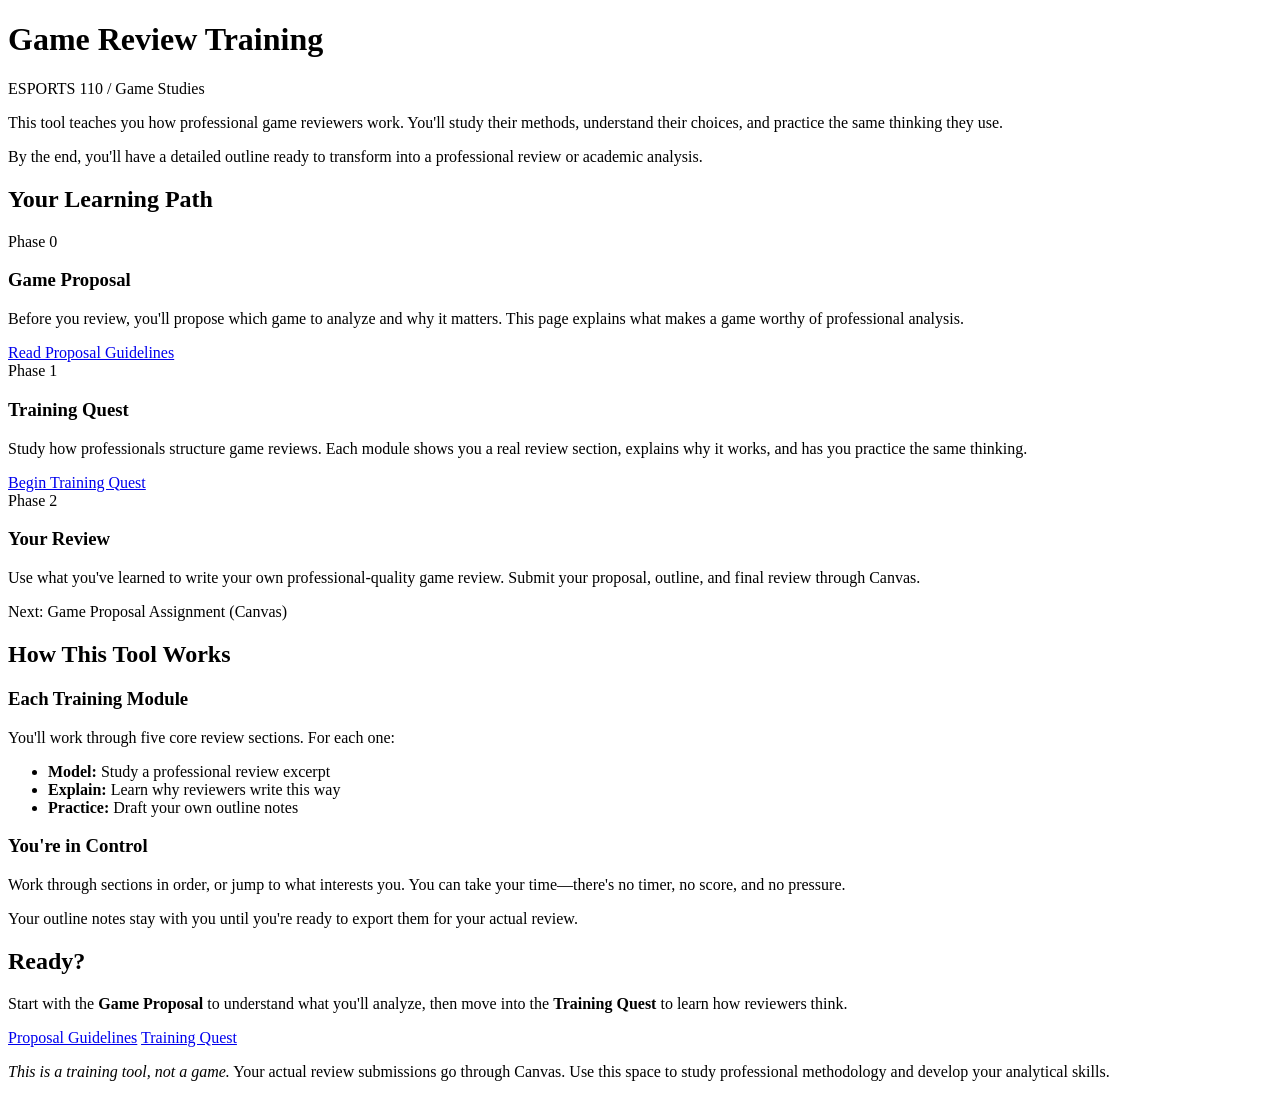
==== index.html @ 3e001f73 "Add files via upload" ====
<!DOCTYPE html>
<html lang="en">
<head>
    <meta charset="UTF-8">
    <meta name="viewport" content="width=device-width, initial-scale=1.0">
    <title>ESPORTS 110 – Game Review Training</title>
    <link rel="stylesheet" href="css/base.css">
    <link rel="stylesheet" href="css/layout.css">
</head>
<body>
    <div class="container">
        <header class="page-header">
            <h1>Game Review Training</h1>
            <p class="subtitle">ESPORTS 110 / Game Studies</p>
        </header>

        <main class="main-content">
            <section class="hero">
                <p class="lead">This tool teaches you how professional game reviewers work. You'll study their methods, understand their choices, and practice the same thinking they use.</p>
                <p>By the end, you'll have a detailed outline ready to transform into a professional review or academic analysis.</p>
            </section>

            <section class="pathway">
                <h2>Your Learning Path</h2>
                
                <div class="pathway-grid">
                    <div class="pathway-card">
                        <div class="phase-number">Phase 0</div>
                        <h3>Game Proposal</h3>
                        <p>Before you review, you'll propose which game to analyze and why it matters. This page explains what makes a game worthy of professional analysis.</p>
                        <a href="proposal.html" class="button button-secondary">Read Proposal Guidelines</a>
                    </div>

                    <div class="pathway-card">
                        <div class="phase-number">Phase 1</div>
                        <h3>Training Quest</h3>
                        <p>Study how professionals structure game reviews. Each module shows you a real review section, explains why it works, and has you practice the same thinking.</p>
                        <a href="quest.html" class="button button-primary">Begin Training Quest</a>
                    </div>

                    <div class="pathway-card">
                        <div class="phase-number">Phase 2</div>
                        <h3>Your Review</h3>
                        <p>Use what you've learned to write your own professional-quality game review. Submit your proposal, outline, and final review through Canvas.</p>
                        <p class="muted">Next: Game Proposal Assignment (Canvas)</p>
                    </div>
                </div>
            </section>

            <section class="how-it-works">
                <h2>How This Tool Works</h2>
                <div class="two-column">
                    <div>
                        <h3>Each Training Module</h3>
                        <p>You'll work through five core review sections. For each one:</p>
                        <ul class="simple-list">
                            <li><strong>Model:</strong> Study a professional review excerpt</li>
                            <li><strong>Explain:</strong> Learn why reviewers write this way</li>
                            <li><strong>Practice:</strong> Draft your own outline notes</li>
                        </ul>
                    </div>
                    <div>
                        <h3>You're in Control</h3>
                        <p>Work through sections in order, or jump to what interests you. You can take your time—there's no timer, no score, and no pressure.</p>
                        <p>Your outline notes stay with you until you're ready to export them for your actual review.</p>
                    </div>
                </div>
            </section>

            <section class="start-section">
                <h2>Ready?</h2>
                <p>Start with the <strong>Game Proposal</strong> to understand what you'll analyze, then move into the <strong>Training Quest</strong> to learn how reviewers think.</p>
                <div class="button-group">
                    <a href="proposal.html" class="button button-secondary">Proposal Guidelines</a>
                    <a href="quest.html" class="button button-primary">Training Quest</a>
                </div>
            </section>

            <footer class="page-footer">
                <p><em>This is a training tool, not a game.</em> Your actual review submissions go through Canvas. Use this space to study professional methodology and develop your analytical skills.</p>
            </footer>
        </main>
    </div>
</body>
</html>
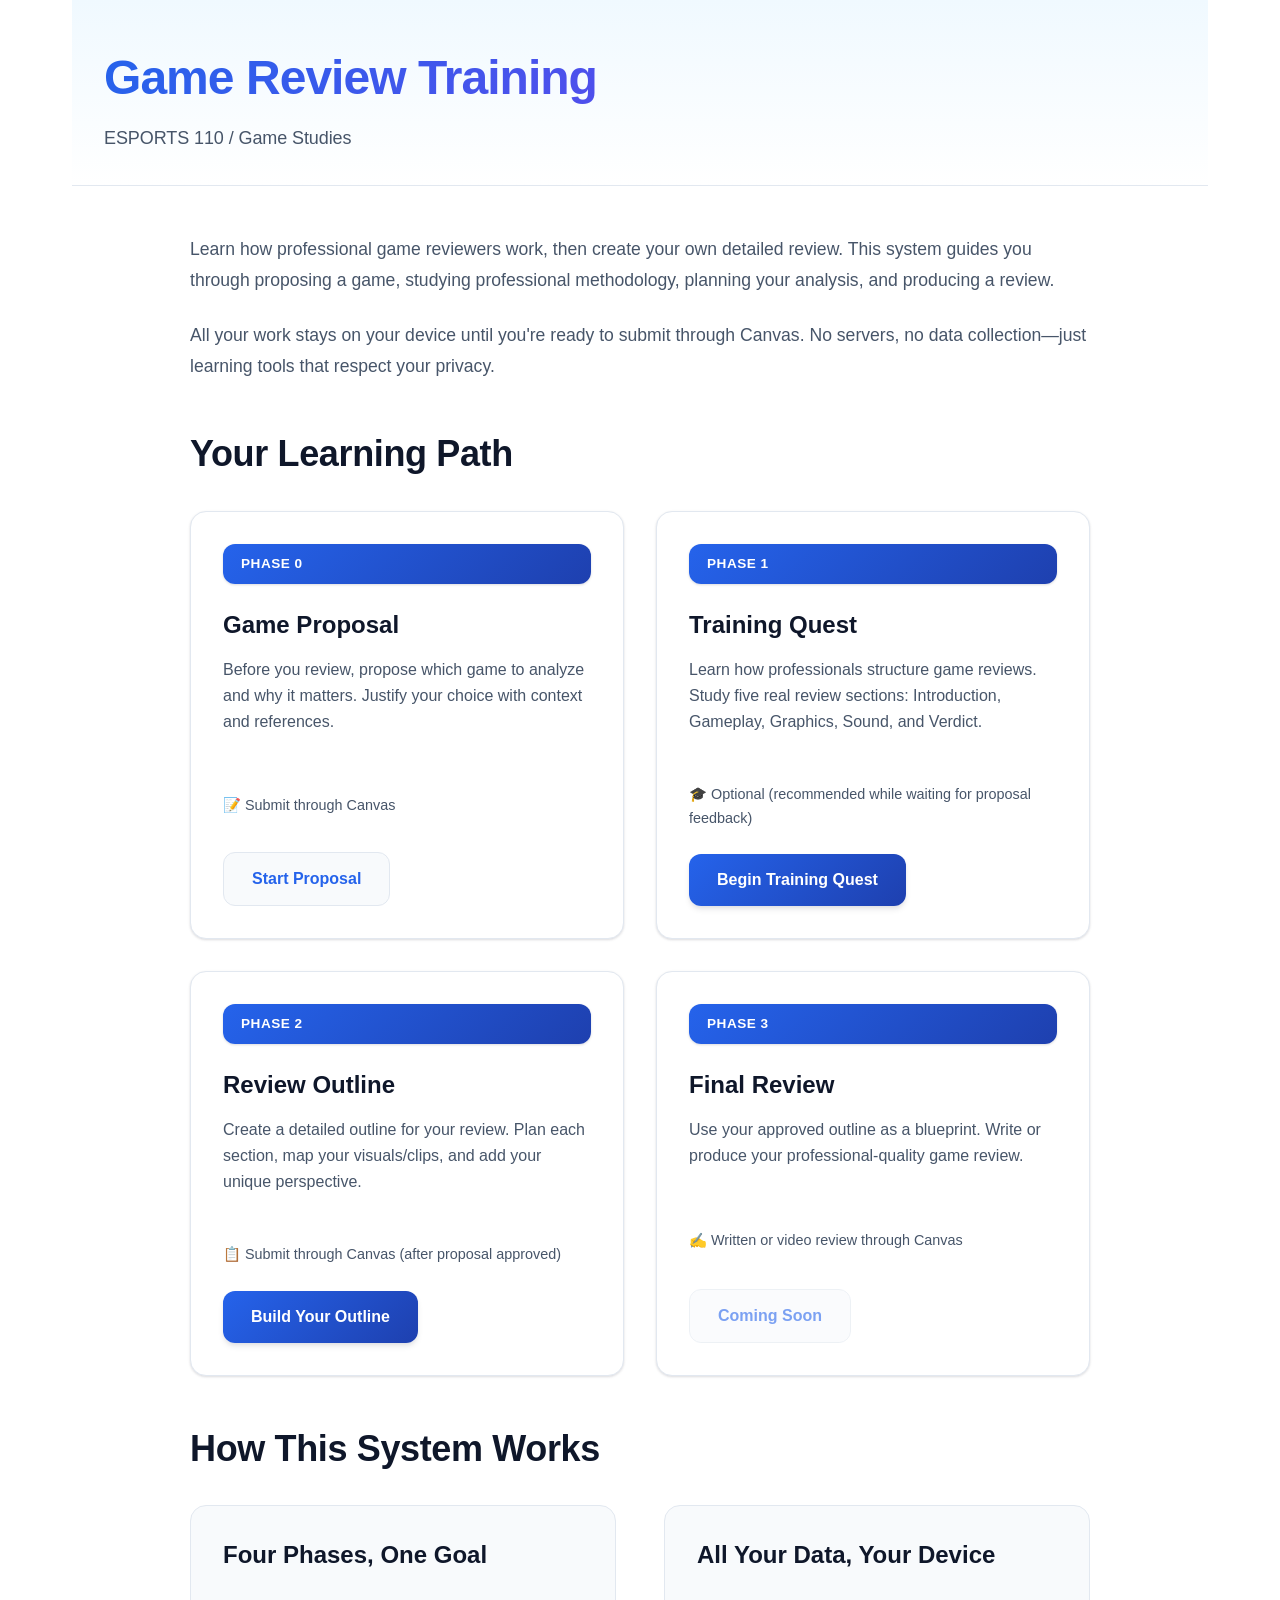
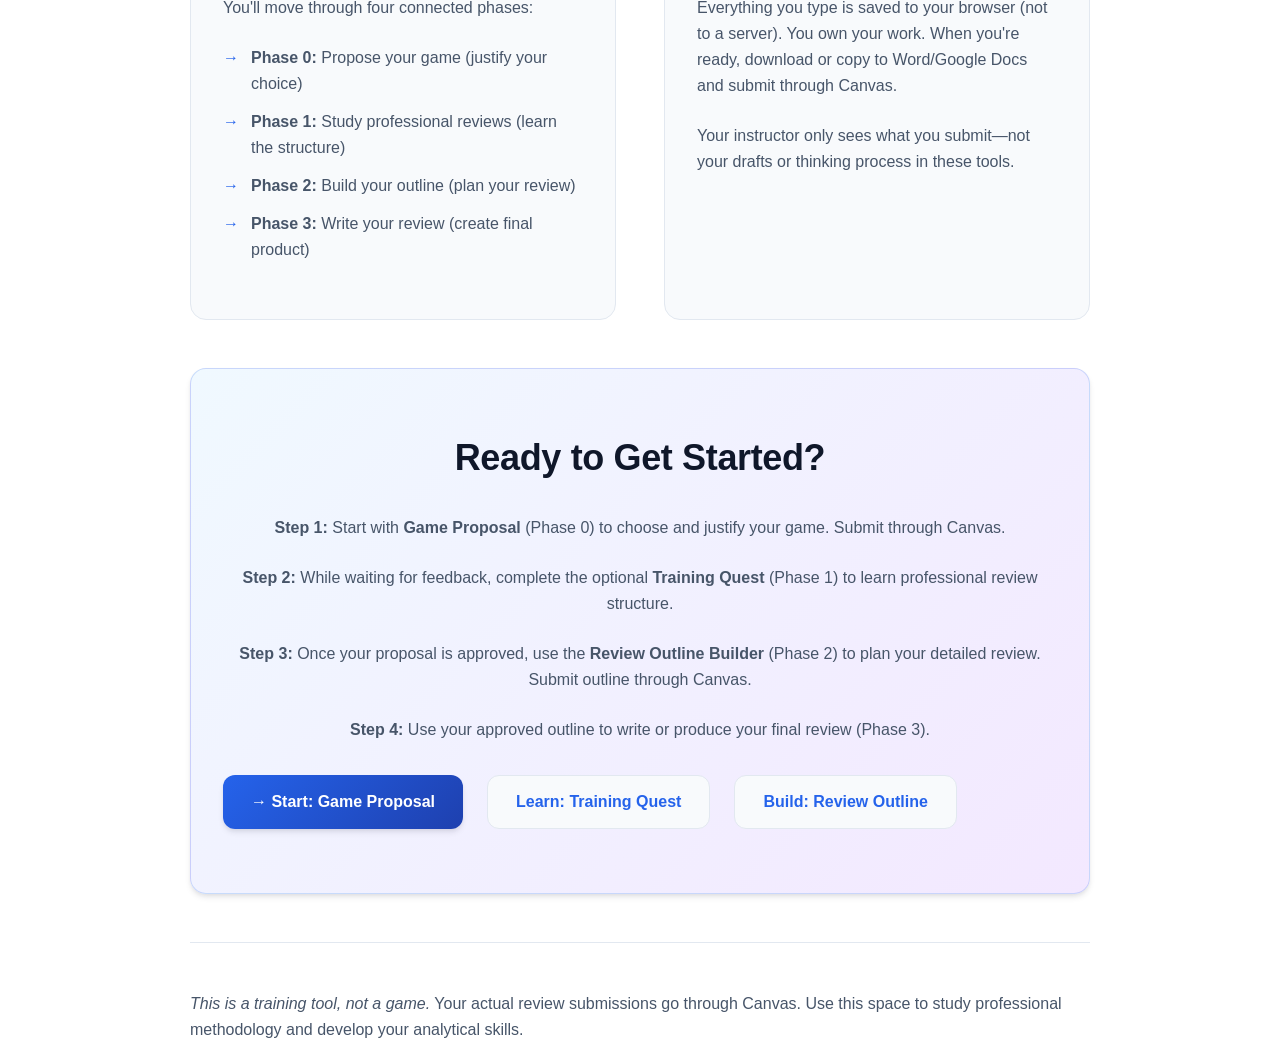
==== commit 5ddad1d5: "Add files via upload" ====
--- a/index.html
+++ b/index.html
@@ -16,8 +16,8 @@
 
         <main class="main-content">
             <section class="hero">
-                <p class="lead">This tool teaches you how professional game reviewers work. You'll study their methods, understand their choices, and practice the same thinking they use.</p>
-                <p>By the end, you'll have a detailed outline ready to transform into a professional review or academic analysis.</p>
+                <p class="lead">Learn how professional game reviewers work, then create your own detailed review. This system guides you through proposing a game, studying professional methodology, planning your analysis, and producing a review.</p>
+                <p>All your work stays on your device until you're ready to submit through Canvas. No servers, no data collection—just learning tools that respect your privacy.</p>
             </section>
 
             <section class="pathway">
@@ -27,52 +27,68 @@
                     <div class="pathway-card">
                         <div class="phase-number">Phase 0</div>
                         <h3>Game Proposal</h3>
-                        <p>Before you review, you'll propose which game to analyze and why it matters. This page explains what makes a game worthy of professional analysis.</p>
-                        <a href="proposal.html" class="button button-secondary">Read Proposal Guidelines</a>
+                        <p>Before you review, propose which game to analyze and why it matters. Justify your choice with context and references.</p>
+                        <p style="font-size: 0.9rem; color: var(--color-text-light); margin-top: var(--spacing-md);">📝 Submit through Canvas</p>
+                        <a href="proposal.html" class="button button-secondary">Start Proposal</a>
                     </div>
 
                     <div class="pathway-card">
                         <div class="phase-number">Phase 1</div>
                         <h3>Training Quest</h3>
-                        <p>Study how professionals structure game reviews. Each module shows you a real review section, explains why it works, and has you practice the same thinking.</p>
+                        <p>Learn how professionals structure game reviews. Study five real review sections: Introduction, Gameplay, Graphics, Sound, and Verdict.</p>
+                        <p style="font-size: 0.9rem; color: var(--color-text-light); margin-top: var(--spacing-md);">🎓 Optional (recommended while waiting for proposal feedback)</p>
                         <a href="quest.html" class="button button-primary">Begin Training Quest</a>
                     </div>
 
                     <div class="pathway-card">
                         <div class="phase-number">Phase 2</div>
-                        <h3>Your Review</h3>
-                        <p>Use what you've learned to write your own professional-quality game review. Submit your proposal, outline, and final review through Canvas.</p>
-                        <p class="muted">Next: Game Proposal Assignment (Canvas)</p>
+                        <h3>Review Outline</h3>
+                        <p>Create a detailed outline for your review. Plan each section, map your visuals/clips, and add your unique perspective.</p>
+                        <p style="font-size: 0.9rem; color: var(--color-text-light); margin-top: var(--spacing-md);">📋 Submit through Canvas (after proposal approved)</p>
+                        <a href="relic.html" class="button button-primary">Build Your Outline</a>
+                    </div>
+
+                    <div class="pathway-card">
+                        <div class="phase-number">Phase 3</div>
+                        <h3>Final Review</h3>
+                        <p>Use your approved outline as a blueprint. Write or produce your professional-quality game review.</p>
+                        <p style="font-size: 0.9rem; color: var(--color-text-light); margin-top: var(--spacing-md);">✍️ Written or video review through Canvas</p>
+                        <a href="#" class="button button-secondary" style="opacity: 0.6; cursor: not-allowed;">Coming Soon</a>
                     </div>
                 </div>
             </section>
 
             <section class="how-it-works">
-                <h2>How This Tool Works</h2>
+                <h2>How This System Works</h2>
                 <div class="two-column">
                     <div>
-                        <h3>Each Training Module</h3>
-                        <p>You'll work through five core review sections. For each one:</p>
+                        <h3>Four Phases, One Goal</h3>
+                        <p>You'll move through four connected phases:</p>
                         <ul class="simple-list">
-                            <li><strong>Model:</strong> Study a professional review excerpt</li>
-                            <li><strong>Explain:</strong> Learn why reviewers write this way</li>
-                            <li><strong>Practice:</strong> Draft your own outline notes</li>
+                            <li><strong>Phase 0:</strong> Propose your game (justify your choice)</li>
+                            <li><strong>Phase 1:</strong> Study professional reviews (learn the structure)</li>
+                            <li><strong>Phase 2:</strong> Build your outline (plan your review)</li>
+                            <li><strong>Phase 3:</strong> Write your review (create final product)</li>
                         </ul>
                     </div>
                     <div>
-                        <h3>You're in Control</h3>
-                        <p>Work through sections in order, or jump to what interests you. You can take your time—there's no timer, no score, and no pressure.</p>
-                        <p>Your outline notes stay with you until you're ready to export them for your actual review.</p>
+                        <h3>All Your Data, Your Device</h3>
+                        <p>Everything you type is saved to your browser (not to a server). You own your work. When you're ready, download or copy to Word/Google Docs and submit through Canvas.</p>
+                        <p>Your instructor only sees what you submit—not your drafts or thinking process in these tools.</p>
                     </div>
                 </div>
             </section>
 
             <section class="start-section">
-                <h2>Ready?</h2>
-                <p>Start with the <strong>Game Proposal</strong> to understand what you'll analyze, then move into the <strong>Training Quest</strong> to learn how reviewers think.</p>
-                <div class="button-group">
-                    <a href="proposal.html" class="button button-secondary">Proposal Guidelines</a>
-                    <a href="quest.html" class="button button-primary">Training Quest</a>
+                <h2>Ready to Get Started?</h2>
+                <p><strong>Step 1:</strong> Start with <strong>Game Proposal</strong> (Phase 0) to choose and justify your game. Submit through Canvas.</p>
+                <p><strong>Step 2:</strong> While waiting for feedback, complete the optional <strong>Training Quest</strong> (Phase 1) to learn professional review structure.</p>
+                <p><strong>Step 3:</strong> Once your proposal is approved, use the <strong>Review Outline Builder</strong> (Phase 2) to plan your detailed review. Submit outline through Canvas.</p>
+                <p><strong>Step 4:</strong> Use your approved outline to write or produce your final review (Phase 3).</p>
+                <div class="button-group" style="margin-top: var(--spacing-lg);">
+                    <a href="proposal.html" class="button button-primary">→ Start: Game Proposal</a>
+                    <a href="quest.html" class="button button-secondary">Learn: Training Quest</a>
+                    <a href="relic.html" class="button button-secondary">Build: Review Outline</a>
                 </div>
             </section>
 
--- a/css/base.css
+++ b/css/base.css
@@ -0,0 +1,466 @@
+/* ESPORTS 110 Game Review Training
+   Base Typography, Colors, and Components */
+
+/* Root Variables */
+:root {
+    /* Primary Colors - Modern Blue with Depth */
+    --color-primary: #2563eb;
+    --color-primary-hover: #1d4ed8;
+    --color-primary-light: #dbeafe;
+    --color-primary-lighter: #f0f9ff;
+    
+    /* Secondary - Complementary Purple */
+    --color-secondary: #7c3aed;
+    --color-secondary-light: #f3e8ff;
+    
+    /* Text Colors - Better Contrast */
+    --color-text: #0f172a;
+    --color-text-light: #475569;
+    --color-text-lighter: #94a3b8;
+    --color-text-muted: #cbd5e1;
+    
+    /* Background & Surface */
+    --color-background: #ffffff;
+    --color-surface: #f8fafc;
+    --color-surface-hover: #f1f5f9;
+    --color-border: #e2e8f0;
+    --color-border-light: #f1f5f9;
+    
+    /* Accent Colors */
+    --color-accent: #06b6d4;
+    --color-accent-light: #cffafe;
+    --color-success: #059669;
+    --color-warning: #d97706;
+    --color-error: #dc2626;
+    
+    /* Typography Scale */
+    --font-sans: -apple-system, BlinkMacSystemFont, "Segoe UI", "Roboto", "Oxygen", "Ubuntu", "Cantarell", sans-serif;
+    --font-serif: "Georgia", "Garamond", serif;
+    --font-mono: "SF Mono", Monaco, "Cascadia Code", "Roboto Mono", Consolas, "Courier New", monospace;
+    
+    /* Spacing System */
+    --spacing-xs: 0.5rem;
+    --spacing-sm: 1rem;
+    --spacing-md: 1.5rem;
+    --spacing-lg: 2rem;
+    --spacing-xl: 3rem;
+    --spacing-2xl: 4rem;
+    
+    /* Line Heights */
+    --line-height-tight: 1.25;
+    --line-height-snug: 1.375;
+    --line-height-normal: 1.5;
+    --line-height-relaxed: 1.625;
+    --line-height-loose: 1.75;
+    
+    /* Border Radius */
+    --border-radius: 8px;
+    --border-radius-lg: 12px;
+    --border-radius-xl: 16px;
+    
+    /* Shadows - Layered Depth */
+    --shadow-xs: 0 1px 2px 0 rgba(15, 23, 42, 0.03), 0 1px 1px 0 rgba(15, 23, 42, 0.06);
+    --shadow-sm: 0 1px 2px 0 rgba(15, 23, 42, 0.05), 0 1px 3px 0 rgba(15, 23, 42, 0.1);
+    --shadow-md: 0 4px 6px -1px rgba(15, 23, 42, 0.1), 0 2px 4px -1px rgba(15, 23, 42, 0.06);
+    --shadow-lg: 0 10px 15px -3px rgba(15, 23, 42, 0.1), 0 4px 6px -2px rgba(15, 23, 42, 0.05);
+    --shadow-xl: 0 20px 25px -5px rgba(15, 23, 42, 0.1), 0 10px 10px -5px rgba(15, 23, 42, 0.04);
+    --shadow-2xl: 0 25px 50px -12px rgba(15, 23, 42, 0.15);
+    
+    /* Transitions */
+    --transition-fast: 150ms cubic-bezier(0.4, 0, 0.2, 1);
+    --transition-normal: 250ms cubic-bezier(0.4, 0, 0.2, 1);
+    --transition-slow: 350ms cubic-bezier(0.4, 0, 0.2, 1);
+}
+
+/* Reset and Normalize */
+* {
+    margin: 0;
+    padding: 0;
+    box-sizing: border-box;
+}
+
+html {
+    scroll-behavior: smooth;
+}
+
+body {
+    font-family: var(--font-sans);
+    font-size: 16px;
+    line-height: var(--line-height-normal);
+    color: var(--color-text);
+    background-color: var(--color-background);
+    -webkit-font-smoothing: antialiased;
+    -moz-osx-font-smoothing: grayscale;
+}
+
+/* Typography Scale */
+h1 {
+    font-size: 3rem;
+    font-weight: 800;
+    line-height: var(--line-height-tight);
+    margin: 0;
+    letter-spacing: -0.02em;
+    color: var(--color-text);
+}
+
+h2 {
+    font-size: 2.25rem;
+    font-weight: 700;
+    line-height: var(--line-height-snug);
+    margin: var(--spacing-xl) 0 var(--spacing-lg) 0;
+    letter-spacing: -0.01em;
+    color: var(--color-text);
+}
+
+h3 {
+    font-size: 1.5rem;
+    font-weight: 700;
+    line-height: var(--line-height-snug);
+    margin: var(--spacing-lg) 0 var(--spacing-md) 0;
+    color: var(--color-text);
+}
+
+h4 {
+    font-size: 1.125rem;
+    font-weight: 600;
+    line-height: var(--line-height-normal);
+    margin: var(--spacing-md) 0 var(--spacing-sm) 0;
+    color: var(--color-text);
+}
+
+p {
+    margin-bottom: var(--spacing-md);
+    font-size: 1rem;
+    line-height: var(--line-height-relaxed);
+    color: var(--color-text-light);
+}
+
+p:last-child {
+    margin-bottom: 0;
+}
+
+.lead {
+    font-size: 1.25rem;
+    line-height: var(--line-height-relaxed);
+    color: var(--color-text-light);
+    font-weight: 500;
+}
+
+.subtitle {
+    font-size: 1.125rem;
+    color: var(--color-text-light);
+    font-weight: 500;
+    margin: var(--spacing-sm) 0 0 0;
+    letter-spacing: -0.005em;
+}
+
+.muted {
+    color: var(--color-text-lighter);
+    font-size: 0.95rem;
+}
+
+/* Links */
+a {
+    color: var(--color-primary);
+    text-decoration: none;
+    transition: all var(--transition-fast);
+    border-radius: 3px;
+}
+
+a:hover {
+    color: var(--color-primary-hover);
+    text-decoration: underline;
+    text-decoration-thickness: 2px;
+    text-underline-offset: 4px;
+}
+
+a:focus-visible {
+    outline: 2px solid var(--color-primary);
+    outline-offset: 2px;
+}
+
+.back-link {
+    display: inline-block;
+    margin-bottom: var(--spacing-md);
+    font-size: 0.95rem;
+    color: var(--color-text-light);
+    font-weight: 500;
+}
+
+.back-link:hover {
+    color: var(--color-primary);
+}
+
+/* Lists */
+ul, ol {
+    margin: var(--spacing-md) 0;
+    padding-left: 1.75rem;
+}
+
+li {
+    margin-bottom: 0.75rem;
+    line-height: var(--line-height-relaxed);
+    color: var(--color-text-light);
+}
+
+.simple-list {
+    list-style-type: none;
+    padding-left: 0;
+}
+
+.simple-list li {
+    padding-left: 1.75rem;
+    position: relative;
+}
+
+.simple-list li:before {
+    content: "→";
+    position: absolute;
+    left: 0;
+    color: var(--color-primary);
+    font-weight: 600;
+}
+
+.nested-list {
+    margin: var(--spacing-md) 0;
+    padding-left: 1.75rem;
+}
+
+.structured-list {
+    list-style: none;
+    padding-left: 0;
+    margin: var(--spacing-md) 0;
+}
+
+.structured-list li {
+    margin-bottom: var(--spacing-md);
+    padding: var(--spacing-md) var(--spacing-lg);
+    background-color: var(--color-surface);
+    border-radius: var(--border-radius-lg);
+    border-left: 4px solid var(--color-primary);
+    transition: all var(--transition-normal);
+}
+
+.structured-list li:hover {
+    background-color: var(--color-surface-hover);
+    box-shadow: var(--shadow-sm);
+}
+
+.tips-list {
+    list-style: none;
+    padding-left: 0;
+}
+
+.tips-list li {
+    padding: var(--spacing-md) 0 var(--spacing-md) var(--spacing-lg);
+    border-left: 3px solid var(--color-accent);
+    margin-bottom: var(--spacing-md);
+    transition: border-color var(--transition-normal);
+}
+
+/* Buttons */
+.button {
+    display: inline-block;
+    padding: 0.875rem 1.75rem;
+    font-size: 1rem;
+    font-weight: 600;
+    text-align: center;
+    border: none;
+    border-radius: var(--border-radius-lg);
+    cursor: pointer;
+    transition: all var(--transition-normal);
+    text-decoration: none;
+    white-space: nowrap;
+    box-shadow: var(--shadow-sm);
+    position: relative;
+    overflow: hidden;
+    min-height: 44px;
+    display: inline-flex;
+    align-items: center;
+    justify-content: center;
+}
+
+.button:hover {
+    text-decoration: none;
+    transform: translateY(-2px);
+}
+
+.button:active {
+    transform: translateY(0);
+}
+
+.button:focus-visible {
+    outline: 2px solid var(--color-primary);
+    outline-offset: 2px;
+}
+
+.button-primary {
+    background: linear-gradient(135deg, var(--color-primary) 0%, #1e40af 100%);
+    color: white;
+    box-shadow: var(--shadow-md);
+}
+
+.button-primary:hover {
+    box-shadow: var(--shadow-lg);
+    background: linear-gradient(135deg, var(--color-primary-hover) 0%, #1e3a8a 100%);
+}
+
+.button-primary:active {
+    box-shadow: var(--shadow-md);
+}
+
+.button-secondary {
+    background-color: var(--color-surface);
+    color: var(--color-primary);
+    border: 1.5px solid var(--color-border);
+    box-shadow: none;
+}
+
+.button-secondary:hover {
+    background-color: var(--color-primary-lighter);
+    border-color: var(--color-primary);
+    box-shadow: var(--shadow-sm);
+}
+
+.button-group {
+    display: flex;
+    gap: var(--spacing-md);
+    margin-top: var(--spacing-lg);
+    flex-wrap: wrap;
+}
+
+/* Forms and Input Elements */
+input, textarea, select {
+    font-family: var(--font-sans);
+    font-size: 1rem;
+    padding: 0.875rem 1rem;
+    border: 1.5px solid var(--color-border);
+    border-radius: var(--border-radius-lg);
+    background-color: var(--color-background);
+    transition: all var(--transition-normal);
+}
+
+input::placeholder, textarea::placeholder {
+    color: var(--color-text-lighter);
+}
+
+textarea {
+    resize: vertical;
+    min-height: 120px;
+    font-family: var(--font-sans);
+}
+
+input:hover, textarea:hover, select:hover {
+    border-color: var(--color-primary);
+    background-color: var(--color-surface);
+}
+
+input:focus, textarea:focus, select:focus {
+    outline: none;
+    border-color: var(--color-primary);
+    box-shadow: 0 0 0 3px var(--color-primary-lighter);
+    background-color: var(--color-background);
+}
+
+/* Code and Pre */
+code {
+    font-family: var(--font-mono);
+    background-color: var(--color-surface);
+    padding: 2px 6px;
+    border-radius: 4px;
+    font-size: 0.9em;
+    color: var(--color-primary);
+    font-weight: 500;
+}
+
+pre {
+    background-color: var(--color-surface);
+    padding: var(--spacing-lg);
+    border-radius: var(--border-radius-lg);
+    overflow-x: auto;
+    margin: var(--spacing-lg) 0;
+    border: 1px solid var(--color-border);
+}
+
+pre code {
+    background-color: transparent;
+    padding: 0;
+    color: var(--color-text);
+    font-weight: 400;
+}
+
+/* Blockquotes */
+blockquote {
+    border-left: 4px solid var(--color-primary);
+    padding-left: var(--spacing-lg);
+    margin: var(--spacing-lg) 0;
+    color: var(--color-text-light);
+    font-style: italic;
+    font-size: 1.05rem;
+    line-height: var(--line-height-relaxed);
+}
+
+/* Horizontal Rule */
+hr {
+    border: none;
+    border-top: 1px solid var(--color-border);
+    margin: var(--spacing-xl) 0;
+}
+
+/* Selection */
+::selection {
+    background-color: var(--color-primary);
+    color: white;
+}
+
+/* Accessibility */
+.sr-only {
+    position: absolute;
+    width: 1px;
+    height: 1px;
+    padding: 0;
+    margin: -1px;
+    overflow: hidden;
+    clip: rect(0, 0, 0, 0);
+    white-space: nowrap;
+    border-width: 0;
+}
+
+/* Focus Visible for Keyboard Navigation */
+:focus-visible {
+    outline: 2px solid var(--color-primary);
+    outline-offset: 2px;
+}
+
+/* Utility Classes */
+.container {
+    max-width: 1200px;
+    margin: 0 auto;
+    padding: 0 var(--spacing-lg);
+}
+
+@media (max-width: 768px) {
+    .container {
+        padding: 0 var(--spacing-md);
+    }
+}
+
+.visually-hidden {
+    position: absolute;
+    width: 1px;
+    height: 1px;
+    padding: 0;
+    margin: -1px;
+    overflow: hidden;
+    clip: rect(0, 0, 0, 0);
+    border: 0;
+}
+
+/* Subtle Gradient Backgrounds */
+.gradient-primary {
+    background: linear-gradient(135deg, var(--color-primary-lighter) 0%, var(--color-secondary-light) 100%);
+}
+
+.gradient-accent {
+    background: linear-gradient(135deg, var(--color-accent-light) 0%, var(--color-primary-lighter) 100%);
+}
--- a/css/layout.css
+++ b/css/layout.css
@@ -0,0 +1,745 @@
+/* ESPORTS 110 Game Review Training
+   Layout, Grid, and Component Positioning */
+
+/* Page Structure */
+.page-header {
+    padding: var(--spacing-xl) var(--spacing-lg) var(--spacing-lg) var(--spacing-lg);
+    border-bottom: 1px solid var(--color-border);
+    margin-bottom: var(--spacing-xl);
+    background: linear-gradient(180deg, var(--color-primary-lighter) 0%, var(--color-background) 100%);
+}
+
+.page-header h1 {
+    margin-bottom: var(--spacing-sm);
+    background: linear-gradient(135deg, var(--color-primary) 0%, var(--color-secondary) 100%);
+    -webkit-background-clip: text;
+    -webkit-text-fill-color: transparent;
+    background-clip: text;
+}
+
+.main-content {
+    max-width: 900px;
+    margin: 0 auto;
+}
+
+.page-footer {
+    margin-top: var(--spacing-xl);
+    padding-top: var(--spacing-xl);
+    border-top: 1px solid var(--color-border);
+    color: var(--color-text-light);
+    font-size: 0.95rem;
+    line-height: var(--line-height-relaxed);
+}
+
+/* Hero Section */
+.hero {
+    margin-bottom: var(--spacing-xl);
+}
+
+.hero p {
+    font-size: 1.1rem;
+    line-height: var(--line-height-loose);
+}
+
+/* Pathway / Grid Layout */
+.pathway {
+    margin-bottom: var(--spacing-xl);
+}
+
+.pathway h2 {
+    margin-bottom: var(--spacing-lg);
+}
+
+.pathway-grid {
+    display: grid;
+    grid-template-columns: repeat(auto-fit, minmax(300px, 1fr));
+    gap: var(--spacing-lg);
+}
+
+.pathway-card {
+    padding: var(--spacing-lg);
+    background-color: var(--color-background);
+    border: 1px solid var(--color-border);
+    border-radius: var(--border-radius-xl);
+    display: flex;
+    flex-direction: column;
+    transition: all var(--transition-normal);
+    box-shadow: var(--shadow-sm);
+}
+
+.pathway-card:hover {
+    box-shadow: var(--shadow-lg);
+    border-color: var(--color-primary);
+    transform: translateY(-4px);
+}
+
+.pathway-card h3 {
+    margin-top: 0;
+    margin-bottom: var(--spacing-sm);
+    color: var(--color-text);
+}
+
+.pathway-card p {
+    flex-grow: 1;
+    margin-bottom: var(--spacing-md);
+    font-size: 1rem;
+}
+
+.pathway-card .button {
+    align-self: flex-start;
+}
+
+.phase-number {
+    display: inline-block;
+    padding: 0.625rem 1.125rem;
+    background: linear-gradient(135deg, var(--color-primary) 0%, #1e40af 100%);
+    color: white;
+    border-radius: var(--border-radius-lg);
+    font-weight: 700;
+    font-size: 0.85rem;
+    margin-bottom: var(--spacing-md);
+    box-shadow: var(--shadow-sm);
+    text-transform: uppercase;
+    letter-spacing: 0.5px;
+}
+
+/* How It Works Section */
+.how-it-works {
+    margin-bottom: var(--spacing-xl);
+}
+
+.two-column {
+    display: grid;
+    grid-template-columns: 1fr 1fr;
+    gap: var(--spacing-xl);
+}
+
+.two-column > div h3 {
+    margin-top: 0;
+}
+
+.two-column > div {
+    padding: var(--spacing-lg);
+    background-color: var(--color-surface);
+    border-radius: var(--border-radius-xl);
+    border: 1px solid var(--color-border);
+}
+
+@media (max-width: 768px) {
+    .two-column {
+        grid-template-columns: 1fr;
+    }
+}
+
+/* Start Section */
+.start-section {
+    margin: var(--spacing-xl) 0;
+    padding: var(--spacing-2xl) var(--spacing-lg);
+    background: linear-gradient(135deg, var(--color-primary-lighter) 0%, var(--color-secondary-light) 100%);
+    border-radius: var(--border-radius-xl);
+    text-align: center;
+    border: 1px solid rgba(37, 99, 235, 0.2);
+    box-shadow: var(--shadow-md);
+}
+
+.start-section h2 {
+    margin-top: 0;
+    color: var(--color-text);
+}
+
+/* Content Sections */
+.intro-section {
+    margin-bottom: var(--spacing-xl);
+}
+
+.intro-section .lead {
+    margin-bottom: var(--spacing-md);
+}
+
+.content-section {
+    margin-bottom: var(--spacing-xl);
+}
+
+.content-section h2 {
+    margin-bottom: var(--spacing-md);
+}
+
+.requirement {
+    margin-bottom: var(--spacing-lg);
+    padding: var(--spacing-lg);
+    background-color: var(--color-surface);
+    border-left: 4px solid var(--color-primary);
+    border-radius: var(--border-radius-lg);
+    transition: all var(--transition-normal);
+}
+
+.requirement:hover {
+    background-color: var(--color-surface-hover);
+    box-shadow: var(--shadow-sm);
+}
+
+.requirement h3 {
+    margin-top: 0;
+    margin-bottom: var(--spacing-sm);
+    color: var(--color-text);
+}
+
+.requirement p {
+    margin-bottom: var(--spacing-sm);
+}
+
+.spec-block {
+    margin-bottom: var(--spacing-md);
+    padding: var(--spacing-lg);
+    background-color: var(--color-surface);
+    border-radius: var(--border-radius-lg);
+    border: 1px solid var(--color-border);
+    transition: all var(--transition-normal);
+}
+
+.spec-block:hover {
+    box-shadow: var(--shadow-sm);
+}
+
+.spec-block h3 {
+    margin-top: 0;
+    margin-bottom: var(--spacing-sm);
+}
+
+.next-section {
+    margin-top: var(--spacing-xl);
+    padding: var(--spacing-xl);
+    background: linear-gradient(135deg, var(--color-accent-light) 0%, var(--color-primary-lighter) 100%);
+    border-radius: var(--border-radius-xl);
+    text-align: center;
+    border: 1px solid rgba(6, 182, 212, 0.2);
+}
+
+.next-section h2 {
+    margin-top: 0;
+}
+
+/* Placeholder */
+.placeholder-section {
+    margin: var(--spacing-xl) 0;
+}
+
+.placeholder-box {
+    padding: var(--spacing-2xl);
+    text-align: center;
+    background: linear-gradient(135deg, var(--color-primary-lighter) 0%, var(--color-surface) 100%);
+    border-radius: var(--border-radius-xl);
+    border: 1px solid var(--color-border);
+    box-shadow: var(--shadow-md);
+}
+
+.placeholder-box h2 {
+    margin-top: 0;
+    margin-bottom: var(--spacing-md);
+}
+
+.placeholder-box .button {
+    margin-top: var(--spacing-lg);
+}
+
+/* ========================================
+   QUEST-SPECIFIC LAYOUT
+   ======================================== */
+
+.quest-container {
+    min-height: 100vh;
+    background: linear-gradient(180deg, var(--color-background) 0%, var(--color-surface) 100%);
+}
+
+.quest-header {
+    background: linear-gradient(180deg, var(--color-primary-lighter) 0%, var(--color-background) 100%);
+    border-bottom: 1px solid var(--color-border);
+    padding: var(--spacing-xl) var(--spacing-lg);
+    box-shadow: var(--shadow-sm);
+}
+
+.header-content {
+    max-width: 1400px;
+    margin: 0 auto;
+}
+
+.quest-header h1 {
+    margin-bottom: var(--spacing-sm);
+    background: linear-gradient(135deg, var(--color-primary) 0%, var(--color-secondary) 100%);
+    -webkit-background-clip: text;
+    -webkit-text-fill-color: transparent;
+    background-clip: text;
+}
+
+.quest-layout {
+    display: grid;
+    grid-template-columns: 300px 1fr;
+    gap: var(--spacing-lg);
+    max-width: 1400px;
+    margin: var(--spacing-lg) auto;
+    padding: 0 var(--spacing-lg);
+}
+
+/* Sidebar Navigation */
+.quest-sidebar {
+    background-color: var(--color-background);
+    border: 1px solid var(--color-border);
+    border-radius: var(--border-radius-xl);
+    padding: var(--spacing-lg);
+    height: fit-content;
+    position: sticky;
+    top: var(--spacing-lg);
+    box-shadow: var(--shadow-sm);
+}
+
+.sidebar-header {
+    margin-bottom: var(--spacing-lg);
+}
+
+.sidebar-label {
+    font-weight: 700;
+    color: var(--color-text);
+    margin: 0;
+    font-size: 0.95rem;
+    text-transform: uppercase;
+    letter-spacing: 0.5px;
+    color: var(--color-primary);
+}
+
+.section-list {
+    display: flex;
+    flex-direction: column;
+    gap: 0.5rem;
+    margin-bottom: var(--spacing-lg);
+}
+
+.nav-item {
+    border-radius: var(--border-radius-lg);
+    overflow: hidden;
+    transition: all var(--transition-normal);
+}
+
+.nav-button {
+    display: block;
+    width: 100%;
+    padding: var(--spacing-md) var(--spacing-lg);
+    text-align: left;
+    background-color: transparent;
+    border: none;
+    color: var(--color-text-light);
+    cursor: pointer;
+    font-weight: 600;
+    transition: all var(--transition-normal);
+    font-size: 0.95rem;
+}
+
+.nav-button:hover {
+    background-color: var(--color-primary-lighter);
+    color: var(--color-primary);
+}
+
+.nav-item.active .nav-button {
+    background: linear-gradient(135deg, var(--color-primary) 0%, #1e40af 100%);
+    color: white;
+    box-shadow: var(--shadow-md);
+}
+
+.sidebar-footer {
+    padding-top: var(--spacing-lg);
+    border-top: 1px solid var(--color-border);
+}
+
+.sidebar-note {
+    font-size: 0.85rem;
+    color: var(--color-text-lighter);
+    line-height: var(--line-height-snug);
+    margin: 0;
+}
+
+/* Main Content Area */
+.quest-main {
+    background-color: var(--color-background);
+}
+
+.section-header {
+    margin-bottom: var(--spacing-lg);
+    padding: var(--spacing-lg);
+    background-color: var(--color-surface);
+    border-radius: var(--border-radius-xl);
+    border: 1px solid var(--color-border);
+}
+
+.section-header h2 {
+    margin-top: 0;
+    margin-bottom: var(--spacing-sm);
+}
+
+.section-header .section-subtitle {
+    margin: 0;
+    color: var(--color-text-light);
+}
+
+/* Tabs */
+.tabs-area {
+    margin-bottom: var(--spacing-lg);
+}
+
+.tab-list {
+    display: flex;
+    gap: 0;
+    border-bottom: 2px solid var(--color-border);
+    margin-bottom: 0;
+    background-color: var(--color-surface);
+    border-radius: var(--border-radius-xl) var(--border-radius-xl) 0 0;
+    padding: var(--spacing-sm) var(--spacing-lg) 0 var(--spacing-lg);
+}
+
+.tab-button {
+    padding: var(--spacing-md) var(--spacing-lg);
+    background-color: transparent;
+    border: none;
+    cursor: pointer;
+    font-size: 1rem;
+    font-weight: 700;
+    color: var(--color-text-lighter);
+    transition: all var(--transition-normal);
+    border-bottom: 3px solid transparent;
+    margin-bottom: -2px;
+    white-space: nowrap;
+    position: relative;
+    text-transform: capitalize;
+}
+
+.tab-button:hover {
+    color: var(--color-primary);
+}
+
+.tab-button.active {
+    color: var(--color-primary);
+    border-bottom-color: var(--color-primary);
+    background-color: rgba(37, 99, 235, 0.05);
+}
+
+/* Content Area */
+.content-area {
+    background-color: var(--color-background);
+    padding: var(--spacing-lg);
+    border: 1px solid var(--color-border);
+    border-radius: 0 0 var(--border-radius-xl) var(--border-radius-xl);
+    margin-bottom: var(--spacing-lg);
+    box-shadow: var(--shadow-sm);
+}
+
+.tab-pane {
+    animation: fadeInContent 250ms ease-in-out;
+}
+
+@keyframes fadeInContent {
+    from {
+        opacity: 0;
+        transform: translateY(8px);
+    }
+    to {
+        opacity: 1;
+        transform: translateY(0);
+    }
+}
+
+.tab-pane h3 {
+    margin-top: 0;
+    margin-bottom: var(--spacing-md);
+    color: var(--color-text);
+}
+
+.tab-pane ul, .tab-pane ol {
+    margin: var(--spacing-md) 0;
+}
+
+/* Practice Prompts */
+.practice-prompt {
+    margin: var(--spacing-lg) 0;
+    padding: var(--spacing-lg);
+    background-color: var(--color-surface);
+    border-left: 4px solid var(--color-accent);
+    border-radius: var(--border-radius-lg);
+    transition: all var(--transition-normal);
+}
+
+.practice-prompt:hover {
+    background-color: var(--color-surface-hover);
+    box-shadow: var(--shadow-sm);
+}
+
+.practice-prompt p {
+    margin-bottom: var(--spacing-md);
+}
+
+.practice-prompt p:last-child {
+    margin-bottom: 0;
+}
+
+.practice-prompt strong {
+    color: var(--color-primary);
+}
+
+.practice-prompt em {
+    color: var(--color-text-light);
+    font-size: 0.95rem;
+    display: block;
+    margin-top: var(--spacing-sm);
+    padding-top: var(--spacing-sm);
+    border-top: 1px solid var(--color-border);
+}
+
+/* Source Attribution */
+.source-attribution {
+    margin-top: var(--spacing-lg);
+    padding-top: var(--spacing-lg);
+    border-top: 1px solid var(--color-border);
+    color: var(--color-text-lighter);
+    font-size: 0.9rem;
+    font-style: italic;
+}
+
+/* Quest Footer */
+.quest-footer {
+    text-align: center;
+    margin-top: var(--spacing-xl);
+    padding: var(--spacing-lg);
+    border-top: 1px solid var(--color-border);
+    background-color: var(--color-surface);
+    border-radius: var(--border-radius-xl);
+}
+
+.progress-text {
+    color: var(--color-text-light);
+    font-size: 0.95rem;
+    margin-bottom: var(--spacing-sm);
+    font-weight: 500;
+}
+
+.next-steps {
+    color: var(--color-text);
+    margin: 0;
+}
+
+/* Progress Bar */
+.quest-progress-bar {
+    background: linear-gradient(135deg, var(--color-surface) 0%, var(--color-primary-lighter) 100%);
+    padding: var(--spacing-xl) var(--spacing-lg);
+    border-top: 1px solid var(--color-border);
+    margin-top: var(--spacing-xl);
+}
+
+.progress-label {
+    text-align: center;
+    font-weight: 700;
+    margin-bottom: var(--spacing-lg);
+    margin-top: 0;
+    font-size: 0.95rem;
+    color: var(--color-text);
+    text-transform: uppercase;
+    letter-spacing: 0.5px;
+}
+
+.progress-indicators {
+    display: flex;
+    justify-content: center;
+    gap: var(--spacing-lg);
+    flex-wrap: wrap;
+}
+
+.progress-item {
+    display: flex;
+    flex-direction: column;
+    align-items: center;
+    gap: 0.75rem;
+}
+
+.progress-dot {
+    width: 16px;
+    height: 16px;
+    border-radius: 50%;
+    background-color: var(--color-border);
+    transition: all var(--transition-normal);
+    box-shadow: 0 0 0 4px rgba(37, 99, 235, 0);
+}
+
+.progress-item:hover .progress-dot {
+    background-color: var(--color-primary);
+    box-shadow: 0 0 0 4px var(--color-primary-lighter);
+}
+
+.progress-name {
+    font-size: 0.85rem;
+    color: var(--color-text-light);
+    font-weight: 500;
+}
+
+/* Responsive Design */
+@media (max-width: 1024px) {
+    .quest-layout {
+        grid-template-columns: 1fr;
+    }
+
+    .quest-sidebar {
+        position: static;
+    }
+}
+
+@media (max-width: 768px) {
+    :root {
+        --spacing-xl: 2rem;
+        --spacing-2xl: 3rem;
+    }
+
+    .page-header {
+        padding: var(--spacing-lg) var(--spacing-md);
+    }
+
+    .page-header h1 {
+        font-size: 2rem;
+    }
+
+    .quest-header {
+        padding: var(--spacing-lg) var(--spacing-md);
+    }
+
+    .quest-layout {
+        grid-template-columns: 1fr;
+        margin: var(--spacing-lg) auto;
+        padding: 0 var(--spacing-md);
+    }
+
+    .quest-sidebar {
+        order: 2;
+    }
+
+    .quest-main {
+        order: 1;
+    }
+
+    .section-header {
+        padding: var(--spacing-md);
+    }
+
+    .tab-list {
+        gap: 0;
+        overflow-x: auto;
+        padding: var(--spacing-sm) var(--spacing-md) 0 var(--spacing-md);
+    }
+
+    .tab-button {
+        padding: var(--spacing-md) var(--spacing-md);
+        font-size: 0.9rem;
+    }
+
+    .content-area {
+        padding: var(--spacing-md);
+    }
+
+    .pathway-grid {
+        grid-template-columns: 1fr;
+    }
+
+    .two-column {
+        grid-template-columns: 1fr;
+        gap: var(--spacing-lg);
+    }
+
+    .progress-indicators {
+        gap: var(--spacing-md);
+    }
+
+    h1 {
+        font-size: 2rem;
+    }
+
+    h2 {
+        font-size: 1.5rem;
+    }
+
+    .start-section {
+        padding: var(--spacing-xl) var(--spacing-md);
+    }
+}
+
+@media (max-width: 480px) {
+    :root {
+        --spacing-lg: 1.5rem;
+        --spacing-xl: 2rem;
+    }
+
+    h1 {
+        font-size: 1.5rem;
+    }
+
+    h2 {
+        font-size: 1.25rem;
+    }
+
+    h3 {
+        font-size: 1.1rem;
+    }
+
+    .container {
+        padding: 0 var(--spacing-sm);
+    }
+
+    .button-group {
+        gap: var(--spacing-sm);
+        flex-direction: column;
+    }
+
+    .button {
+        width: 100%;
+        padding: 0.75rem 1rem;
+        font-size: 0.9rem;
+    }
+
+    .quest-layout {
+        padding: 0 var(--spacing-sm);
+    }
+
+    .quest-sidebar {
+        padding: var(--spacing-md);
+    }
+
+    .nav-button {
+        padding: var(--spacing-md) var(--spacing-sm);
+    }
+
+    .content-area {
+        padding: var(--spacing-md) var(--spacing-sm);
+    }
+
+    .practice-prompt {
+        padding: var(--spacing-md);
+    }
+
+    .tab-list {
+        padding: var(--spacing-sm) 0;
+    }
+
+    .tab-button {
+        padding: var(--spacing-md) var(--spacing-sm);
+        font-size: 0.85rem;
+    }
+
+    .phase-number {
+        padding: 0.5rem 0.875rem;
+        font-size: 0.75rem;
+    }
+
+    .progress-indicators {
+        gap: var(--spacing-sm);
+    }
+
+    .page-header {
+        padding: var(--spacing-lg) var(--spacing-sm);
+    }
+
+    .quest-header {
+        padding: var(--spacing-lg) var(--spacing-sm);
+    }
+}
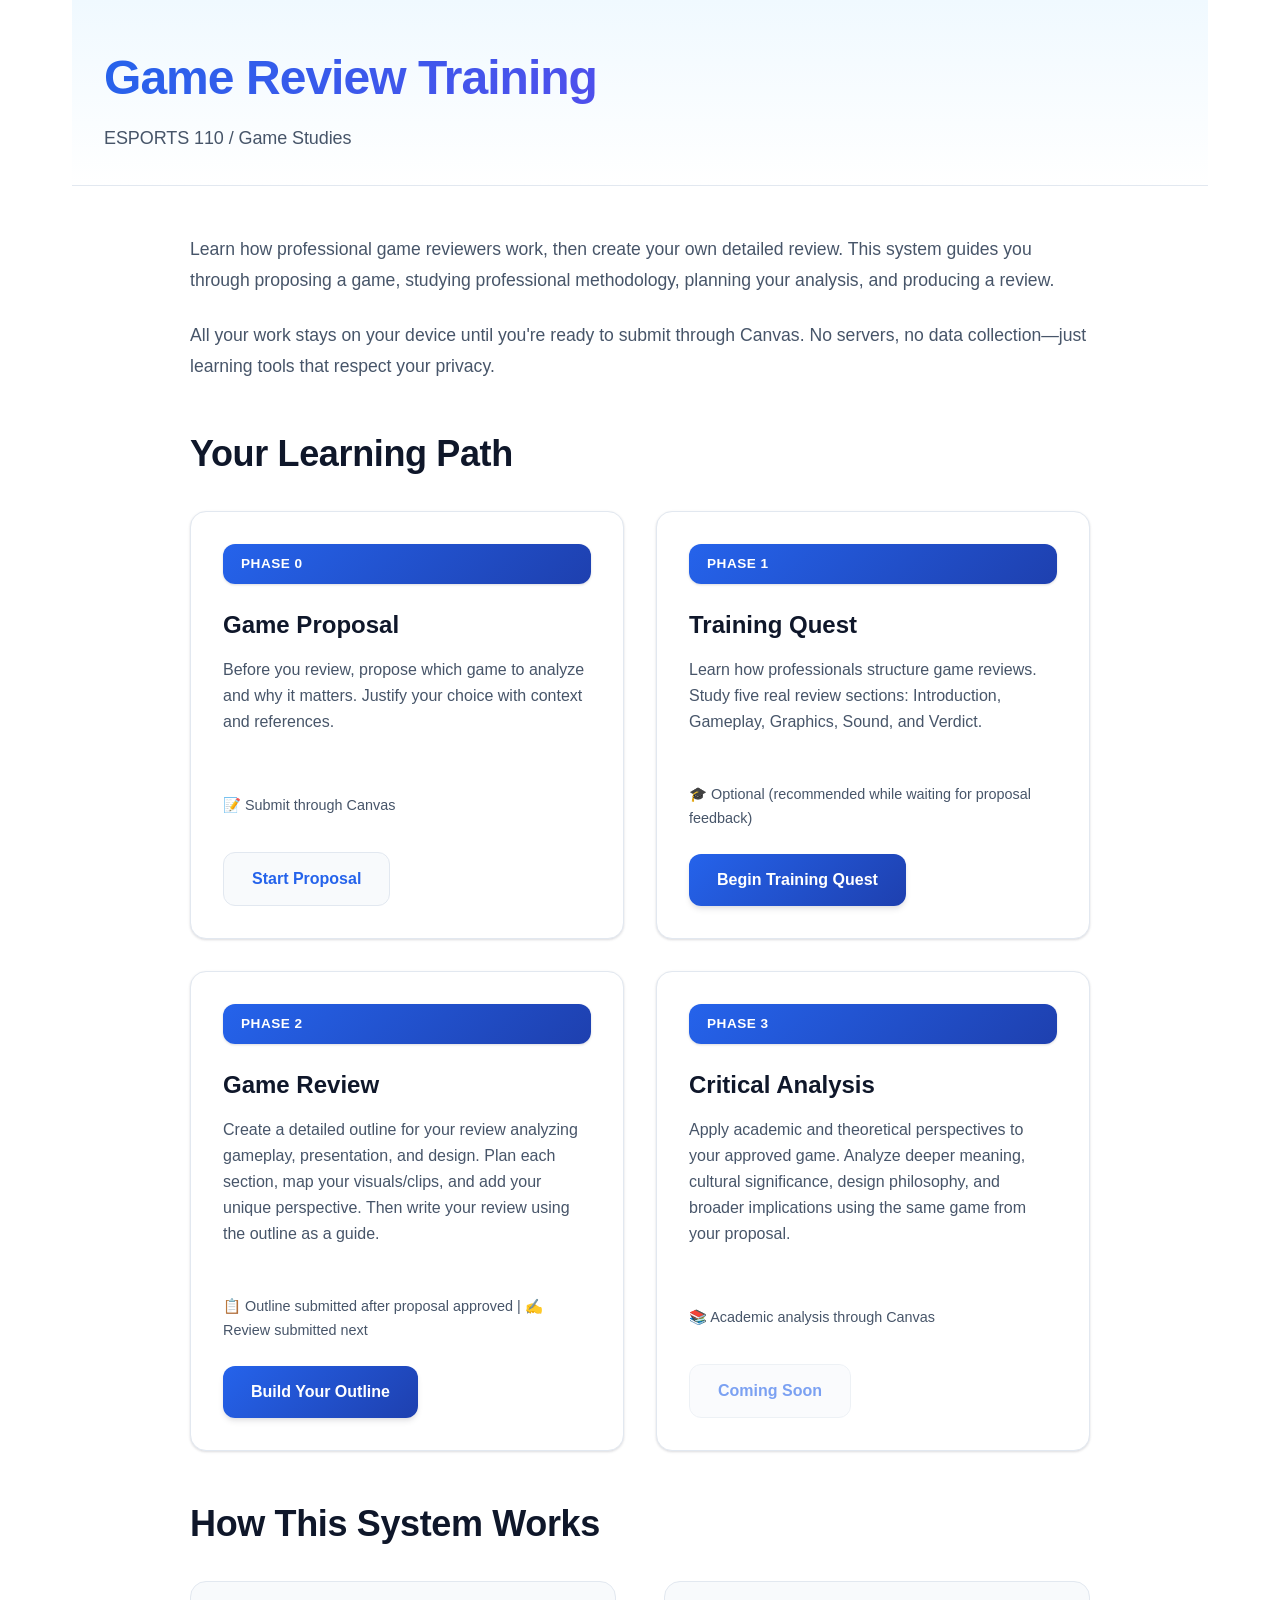
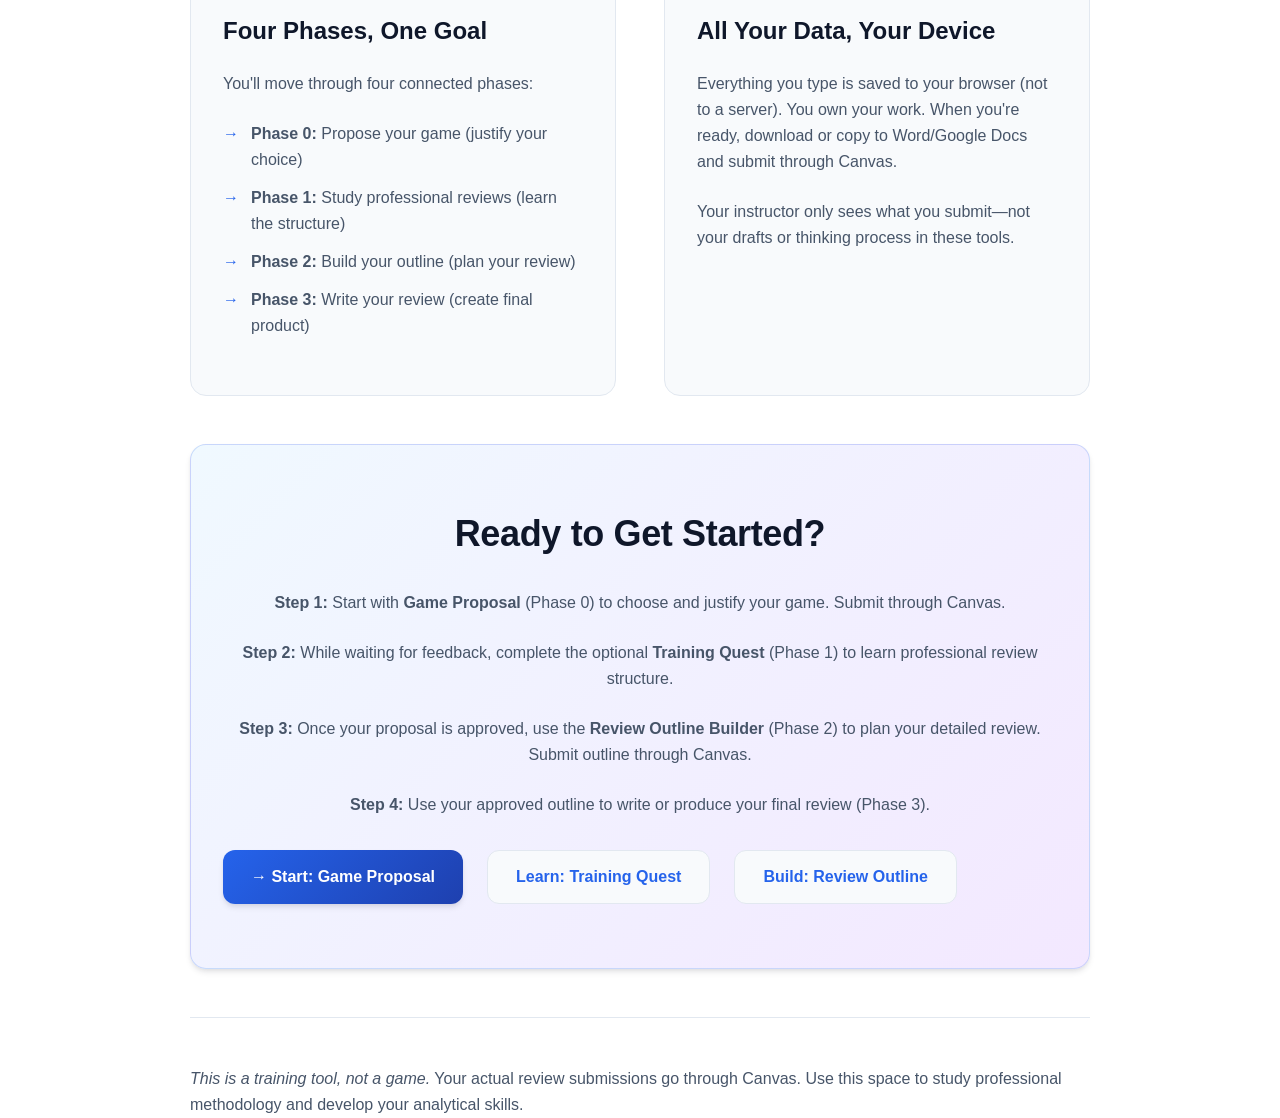
==== commit 56909fd2: "Add files via upload" ====
--- a/index.html
+++ b/index.html
@@ -42,17 +42,17 @@
 
                     <div class="pathway-card">
                         <div class="phase-number">Phase 2</div>
-                        <h3>Review Outline</h3>
-                        <p>Create a detailed outline for your review. Plan each section, map your visuals/clips, and add your unique perspective.</p>
-                        <p style="font-size: 0.9rem; color: var(--color-text-light); margin-top: var(--spacing-md);">📋 Submit through Canvas (after proposal approved)</p>
+                        <h3>Game Review</h3>
+                        <p>Create a detailed outline for your review analyzing gameplay, presentation, and design. Plan each section, map your visuals/clips, and add your unique perspective. Then write your review using the outline as a guide.</p>
+                        <p style="font-size: 0.9rem; color: var(--color-text-light); margin-top: var(--spacing-md);">📋 Outline submitted after proposal approved | ✍️ Review submitted next</p>
                         <a href="relic.html" class="button button-primary">Build Your Outline</a>
                     </div>
 
                     <div class="pathway-card">
                         <div class="phase-number">Phase 3</div>
-                        <h3>Final Review</h3>
-                        <p>Use your approved outline as a blueprint. Write or produce your professional-quality game review.</p>
-                        <p style="font-size: 0.9rem; color: var(--color-text-light); margin-top: var(--spacing-md);">✍️ Written or video review through Canvas</p>
+                        <h3>Critical Analysis</h3>
+                        <p>Apply academic and theoretical perspectives to your approved game. Analyze deeper meaning, cultural significance, design philosophy, and broader implications using the same game from your proposal.</p>
+                        <p style="font-size: 0.9rem; color: var(--color-text-light); margin-top: var(--spacing-md);">📚 Academic analysis through Canvas</p>
                         <a href="#" class="button button-secondary" style="opacity: 0.6; cursor: not-allowed;">Coming Soon</a>
                     </div>
                 </div>
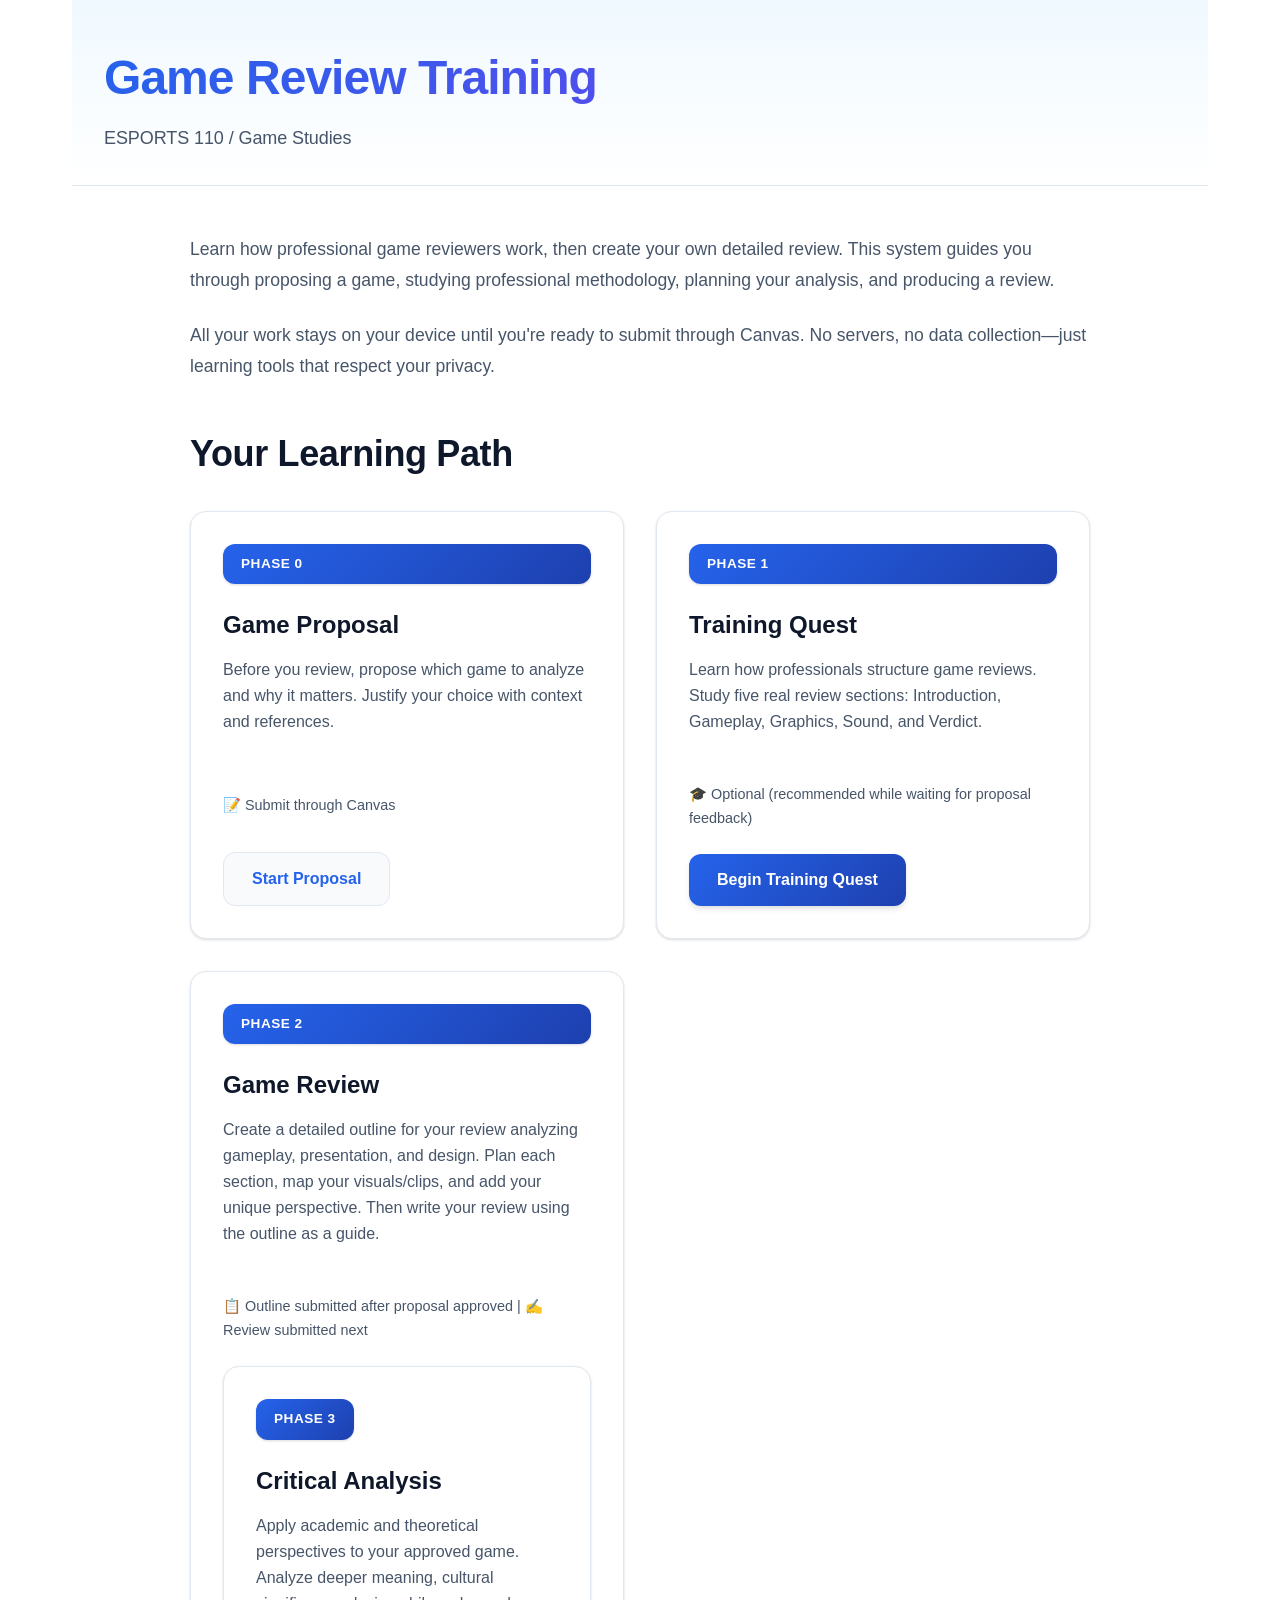
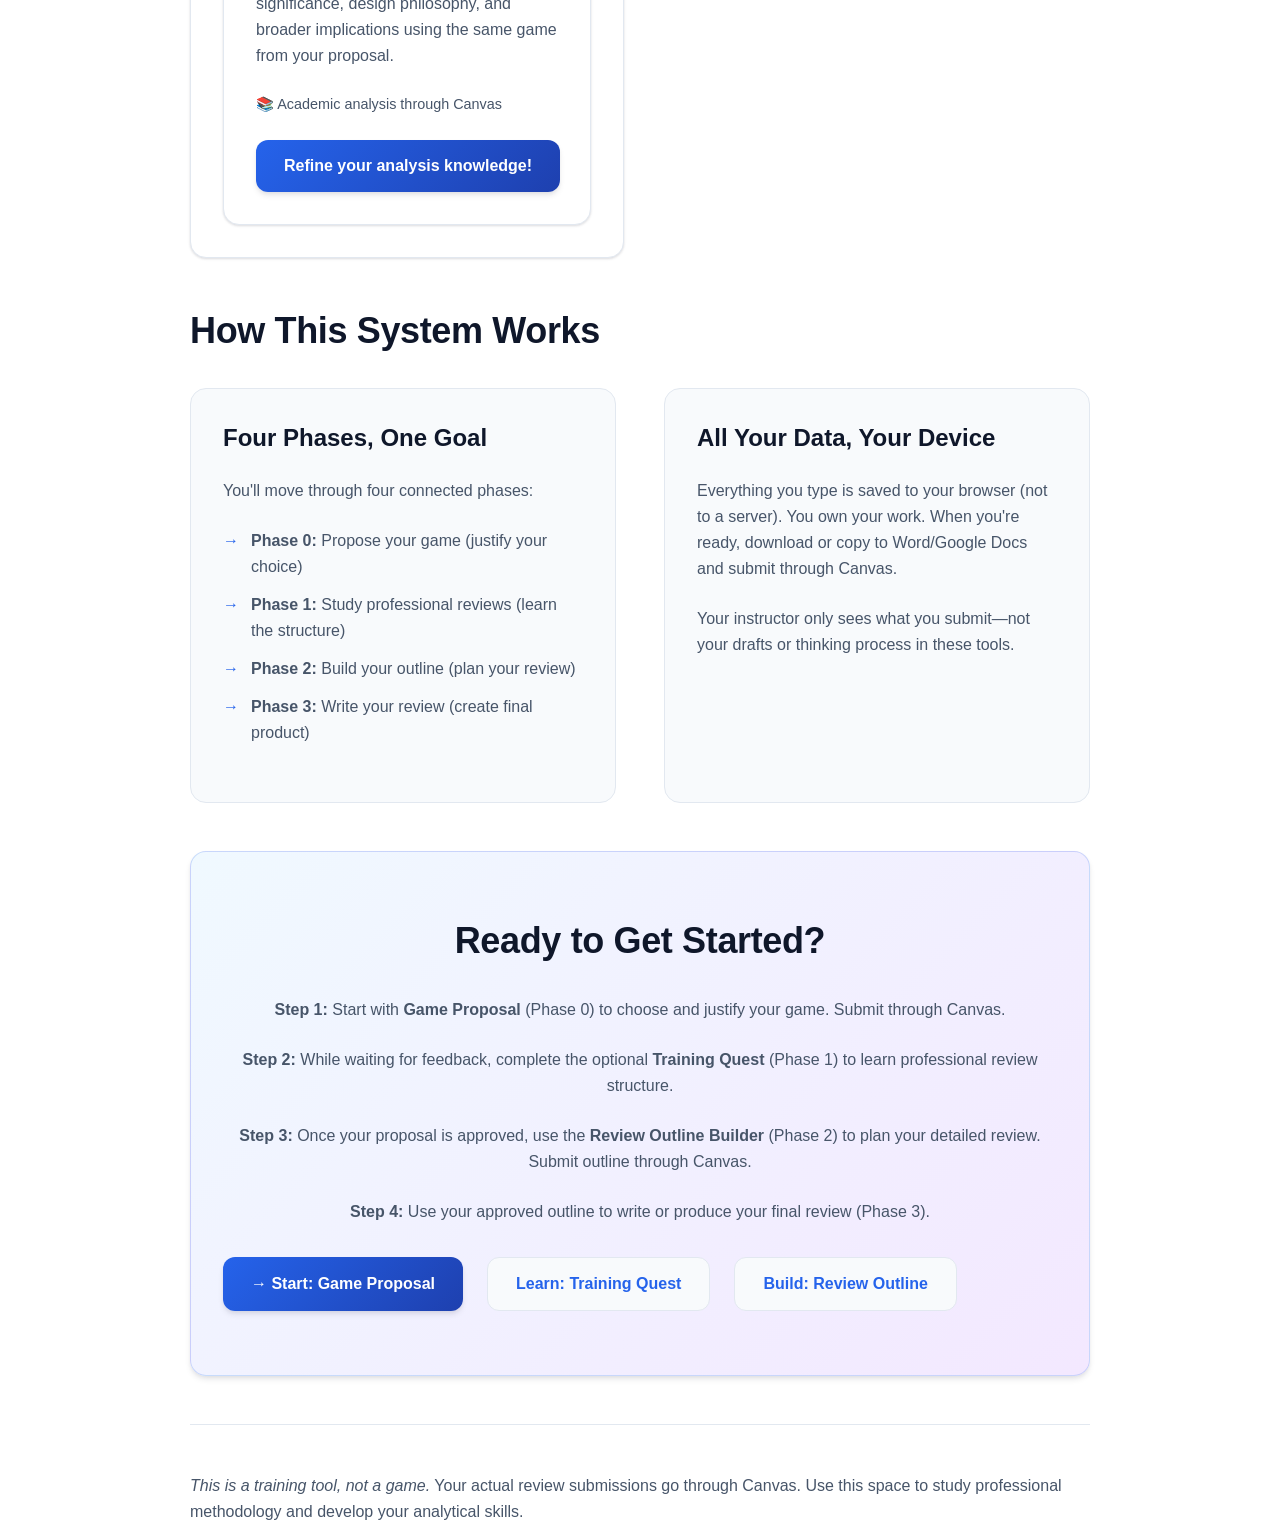
==== commit 936ed11c: "Update index.html" ====
--- a/index.html
+++ b/index.html
@@ -45,7 +45,7 @@
                         <h3>Game Review</h3>
                         <p>Create a detailed outline for your review analyzing gameplay, presentation, and design. Plan each section, map your visuals/clips, and add your unique perspective. Then write your review using the outline as a guide.</p>
                         <p style="font-size: 0.9rem; color: var(--color-text-light); margin-top: var(--spacing-md);">📋 Outline submitted after proposal approved | ✍️ Review submitted next</p>
-                        <a href="relic.html" class="button button-primary">Build Your Outline</a>
+                        <a href="relic.html" 
                     </div>
 
                     <div class="pathway-card">
@@ -53,7 +53,7 @@
                         <h3>Critical Analysis</h3>
                         <p>Apply academic and theoretical perspectives to your approved game. Analyze deeper meaning, cultural significance, design philosophy, and broader implications using the same game from your proposal.</p>
                         <p style="font-size: 0.9rem; color: var(--color-text-light); margin-top: var(--spacing-md);">📚 Academic analysis through Canvas</p>
-                        <a href="#" class="button button-secondary" style="opacity: 0.6; cursor: not-allowed;">Coming Soon</a>
+                        <a href="analysis.html" class="button button-primary">Refine your analysis knowledge!</a>
                     </div>
                 </div>
             </section>
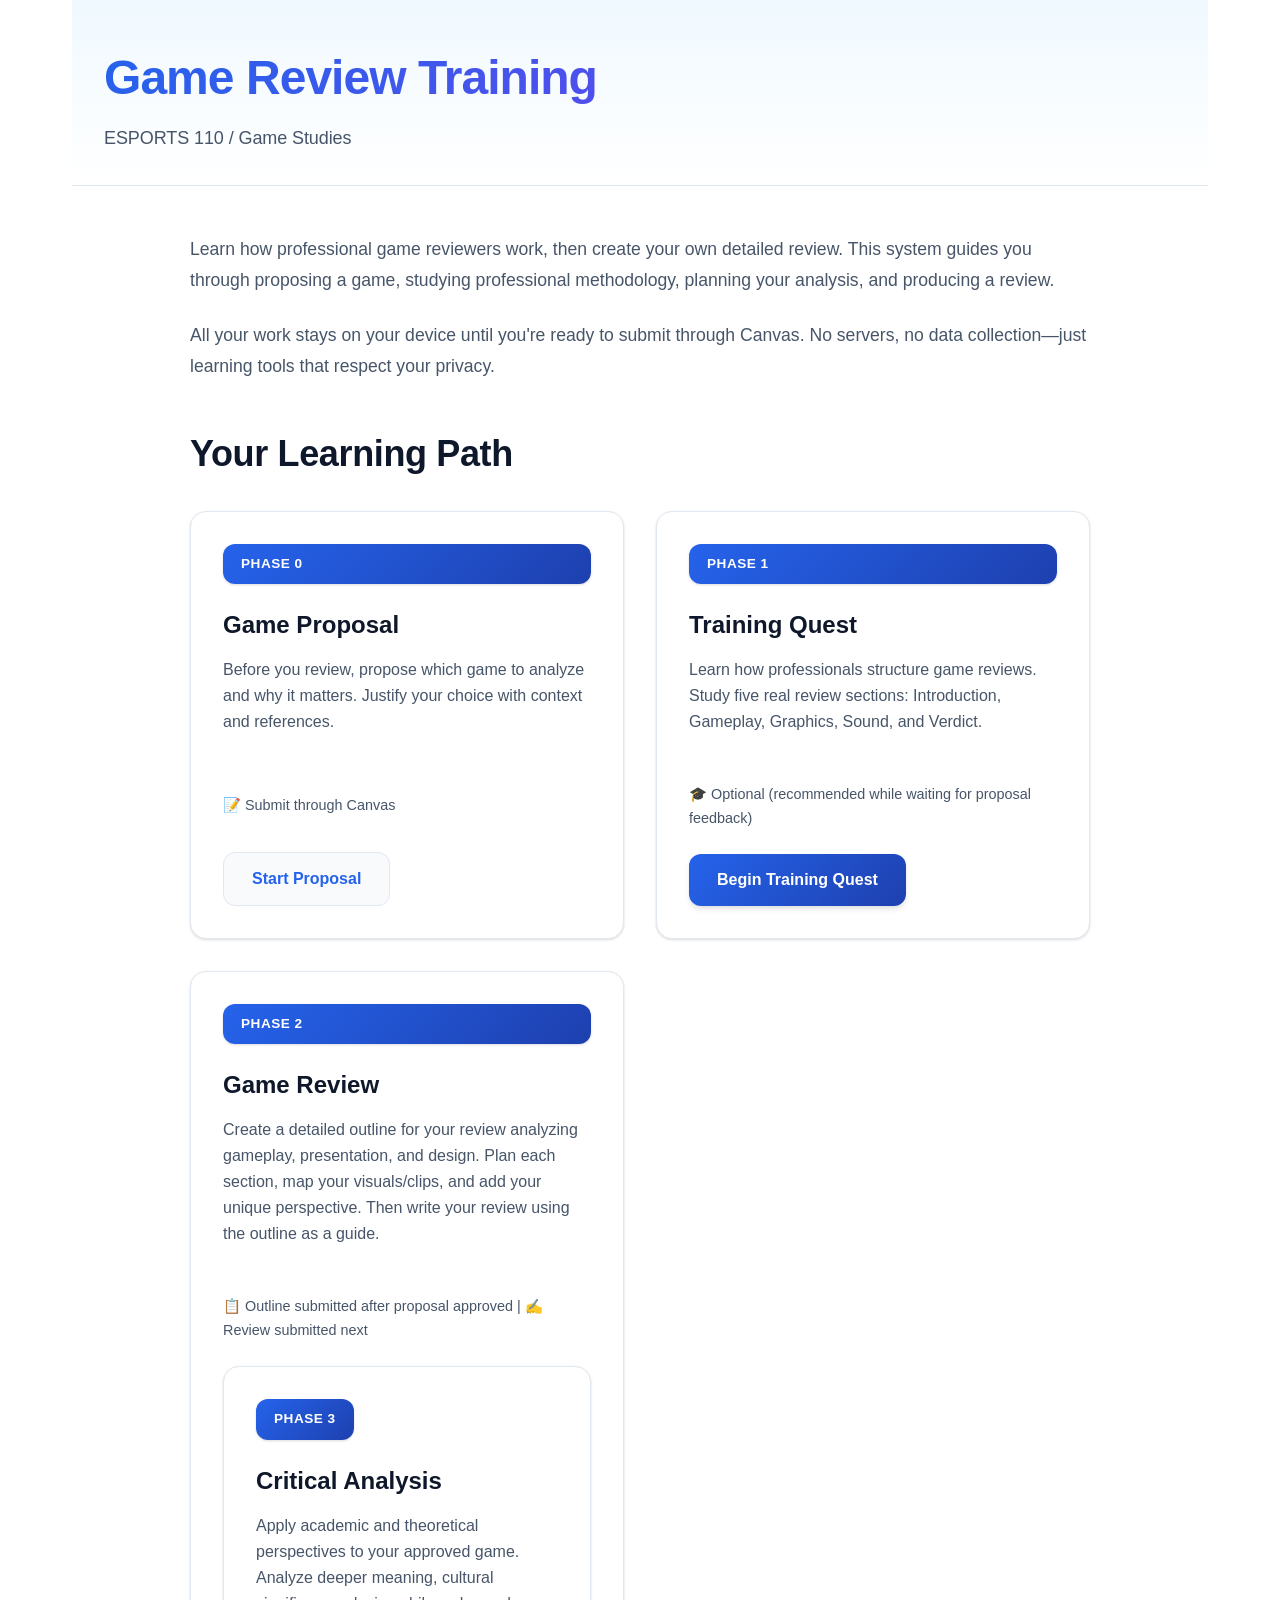
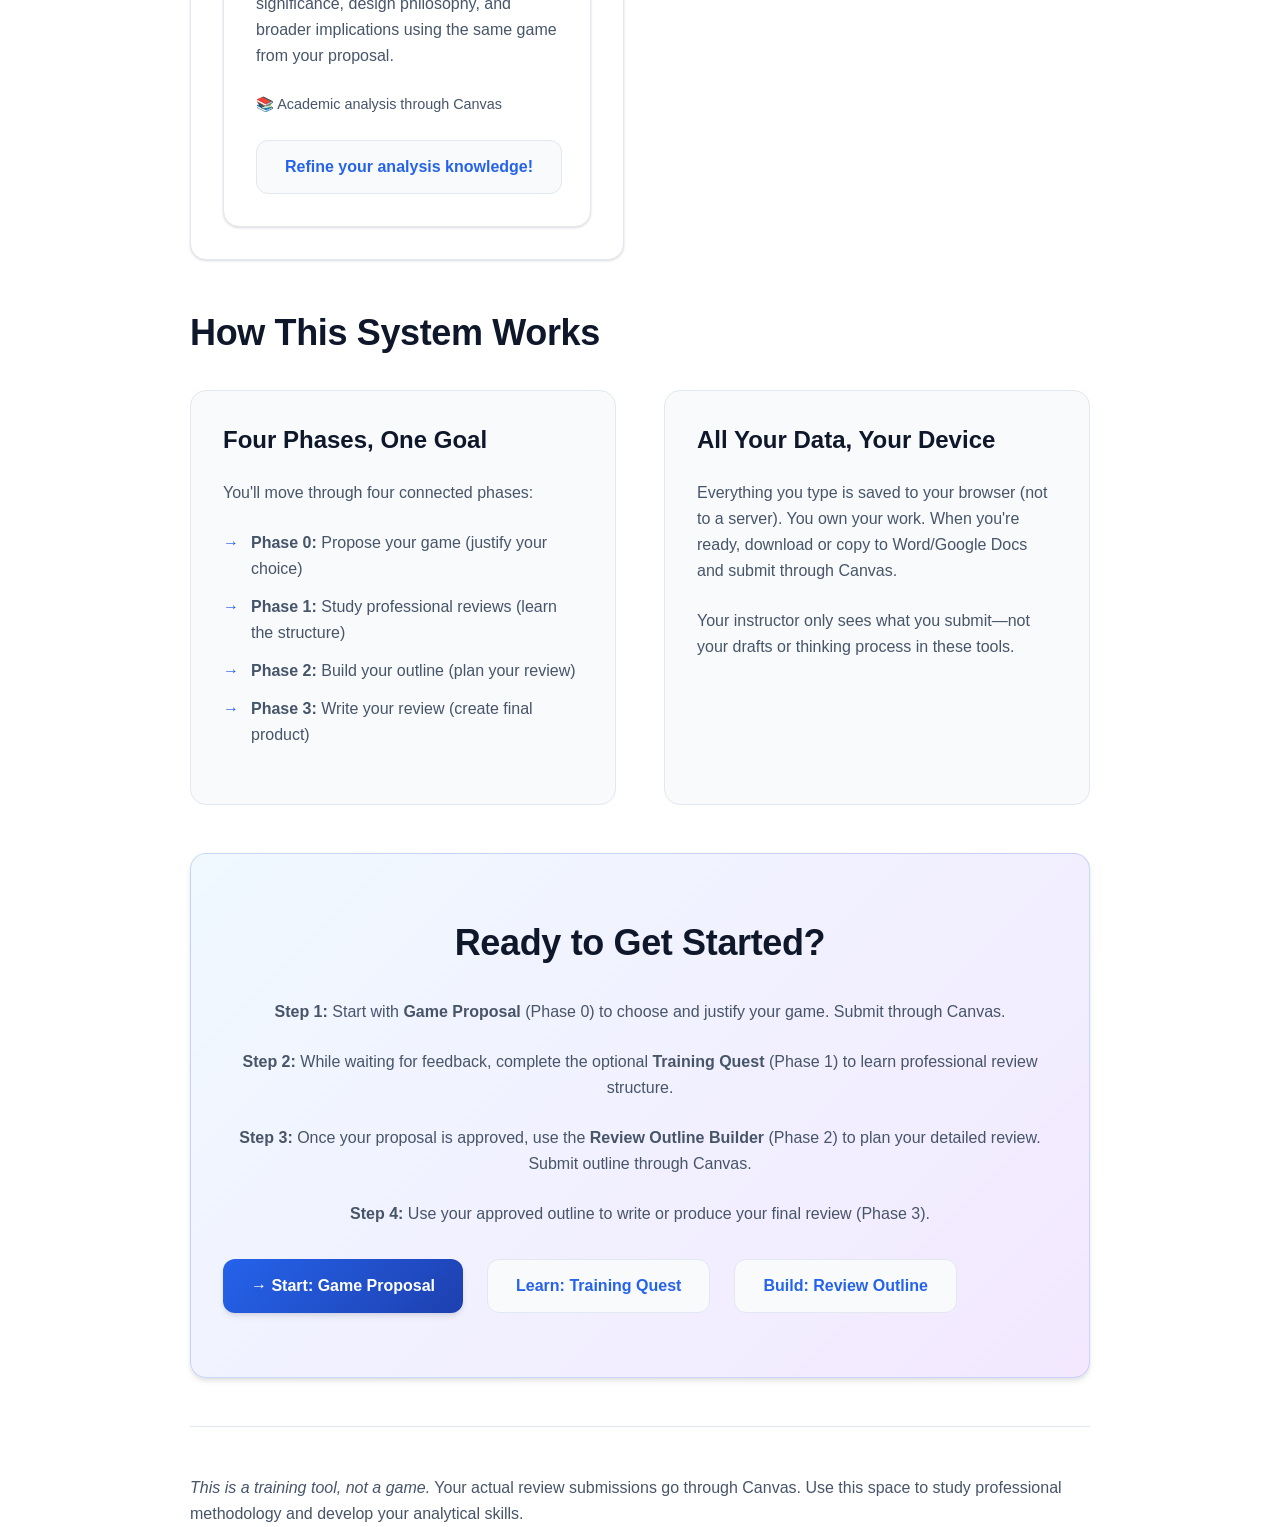
==== commit 8303f428: "Update index.html" ====
--- a/index.html
+++ b/index.html
@@ -53,7 +53,7 @@
                         <h3>Critical Analysis</h3>
                         <p>Apply academic and theoretical perspectives to your approved game. Analyze deeper meaning, cultural significance, design philosophy, and broader implications using the same game from your proposal.</p>
                         <p style="font-size: 0.9rem; color: var(--color-text-light); margin-top: var(--spacing-md);">📚 Academic analysis through Canvas</p>
-                        <a href="analysis.html" class="button button-primary">Refine your analysis knowledge!</a>
+                        <a href="analysis.html" class="button button-secondary">Refine your analysis knowledge!</a>
                     </div>
                 </div>
             </section>
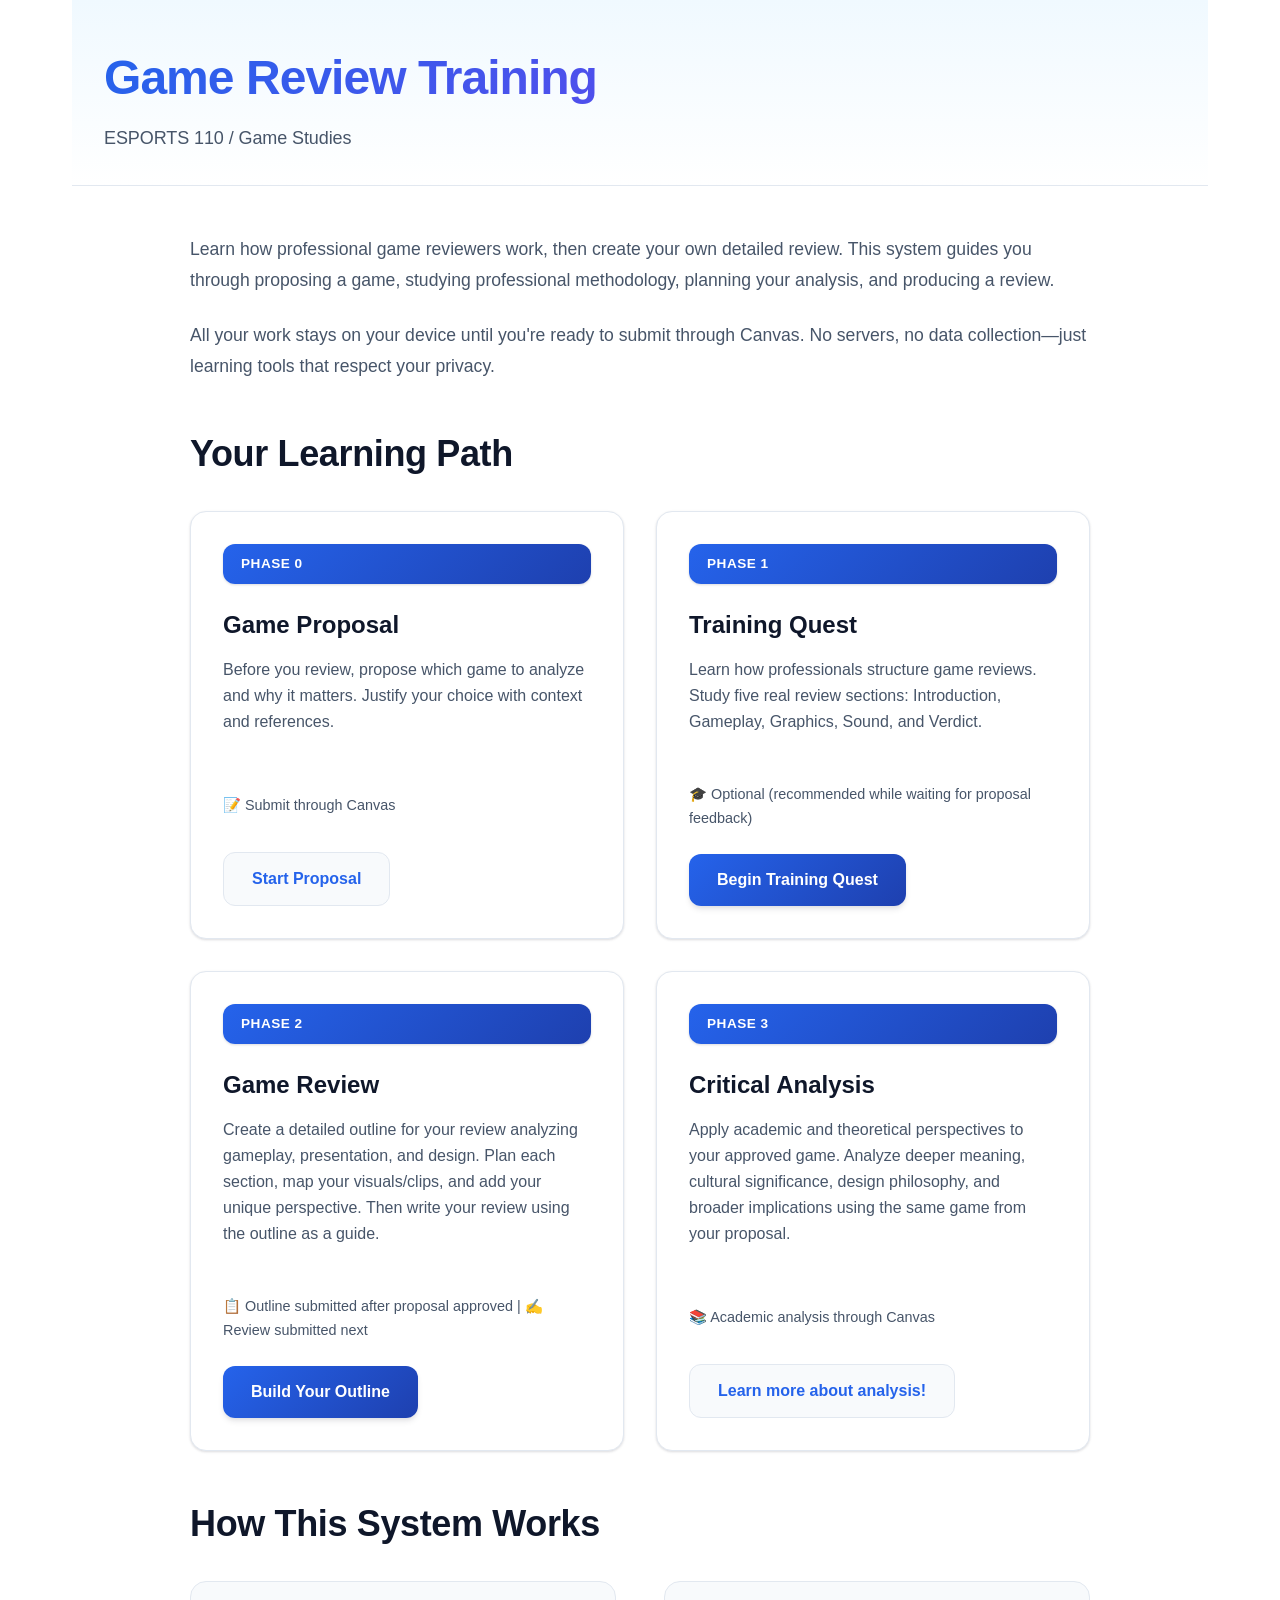
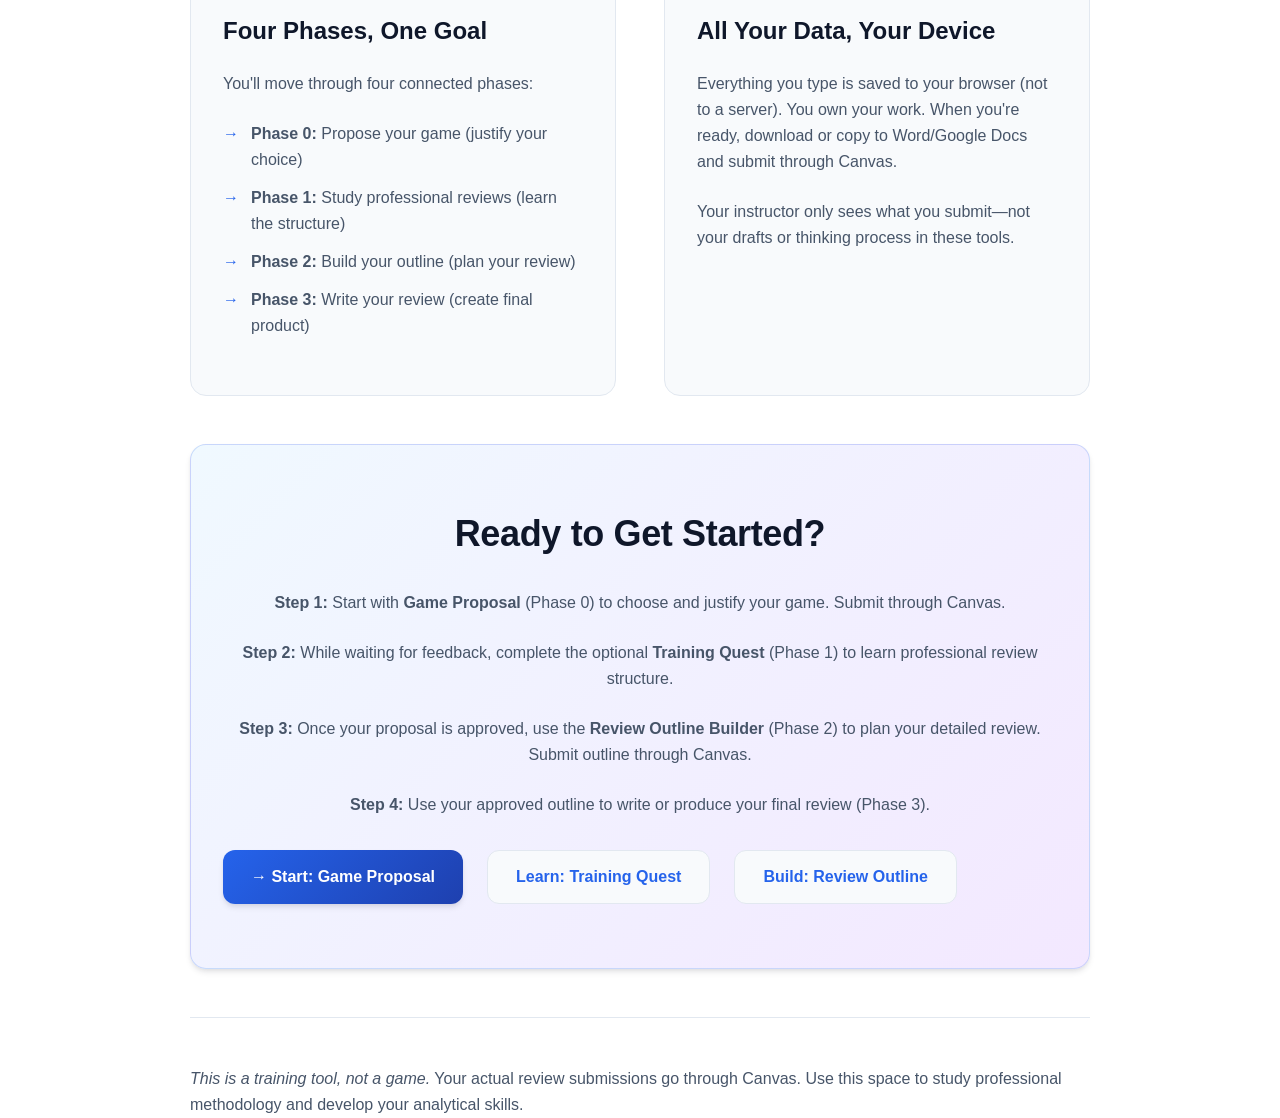
==== commit a088e232: "Update index.html" ====
--- a/index.html
+++ b/index.html
@@ -45,7 +45,7 @@
                         <h3>Game Review</h3>
                         <p>Create a detailed outline for your review analyzing gameplay, presentation, and design. Plan each section, map your visuals/clips, and add your unique perspective. Then write your review using the outline as a guide.</p>
                         <p style="font-size: 0.9rem; color: var(--color-text-light); margin-top: var(--spacing-md);">📋 Outline submitted after proposal approved | ✍️ Review submitted next</p>
-                        <a href="relic.html" 
+                        <a href="relic.html" class="button button-primary">Build Your Outline</a>
                     </div>
 
                     <div class="pathway-card">
@@ -53,7 +53,7 @@
                         <h3>Critical Analysis</h3>
                         <p>Apply academic and theoretical perspectives to your approved game. Analyze deeper meaning, cultural significance, design philosophy, and broader implications using the same game from your proposal.</p>
                         <p style="font-size: 0.9rem; color: var(--color-text-light); margin-top: var(--spacing-md);">📚 Academic analysis through Canvas</p>
-                        <a href="analysis.html" class="button button-secondary">Refine your analysis knowledge!</a>
+                        <a href="analysis.html" class="button button-secondary" style="opacity: 1; cursor: allowed;">Learn more about analysis!</a>
                     </div>
                 </div>
             </section>
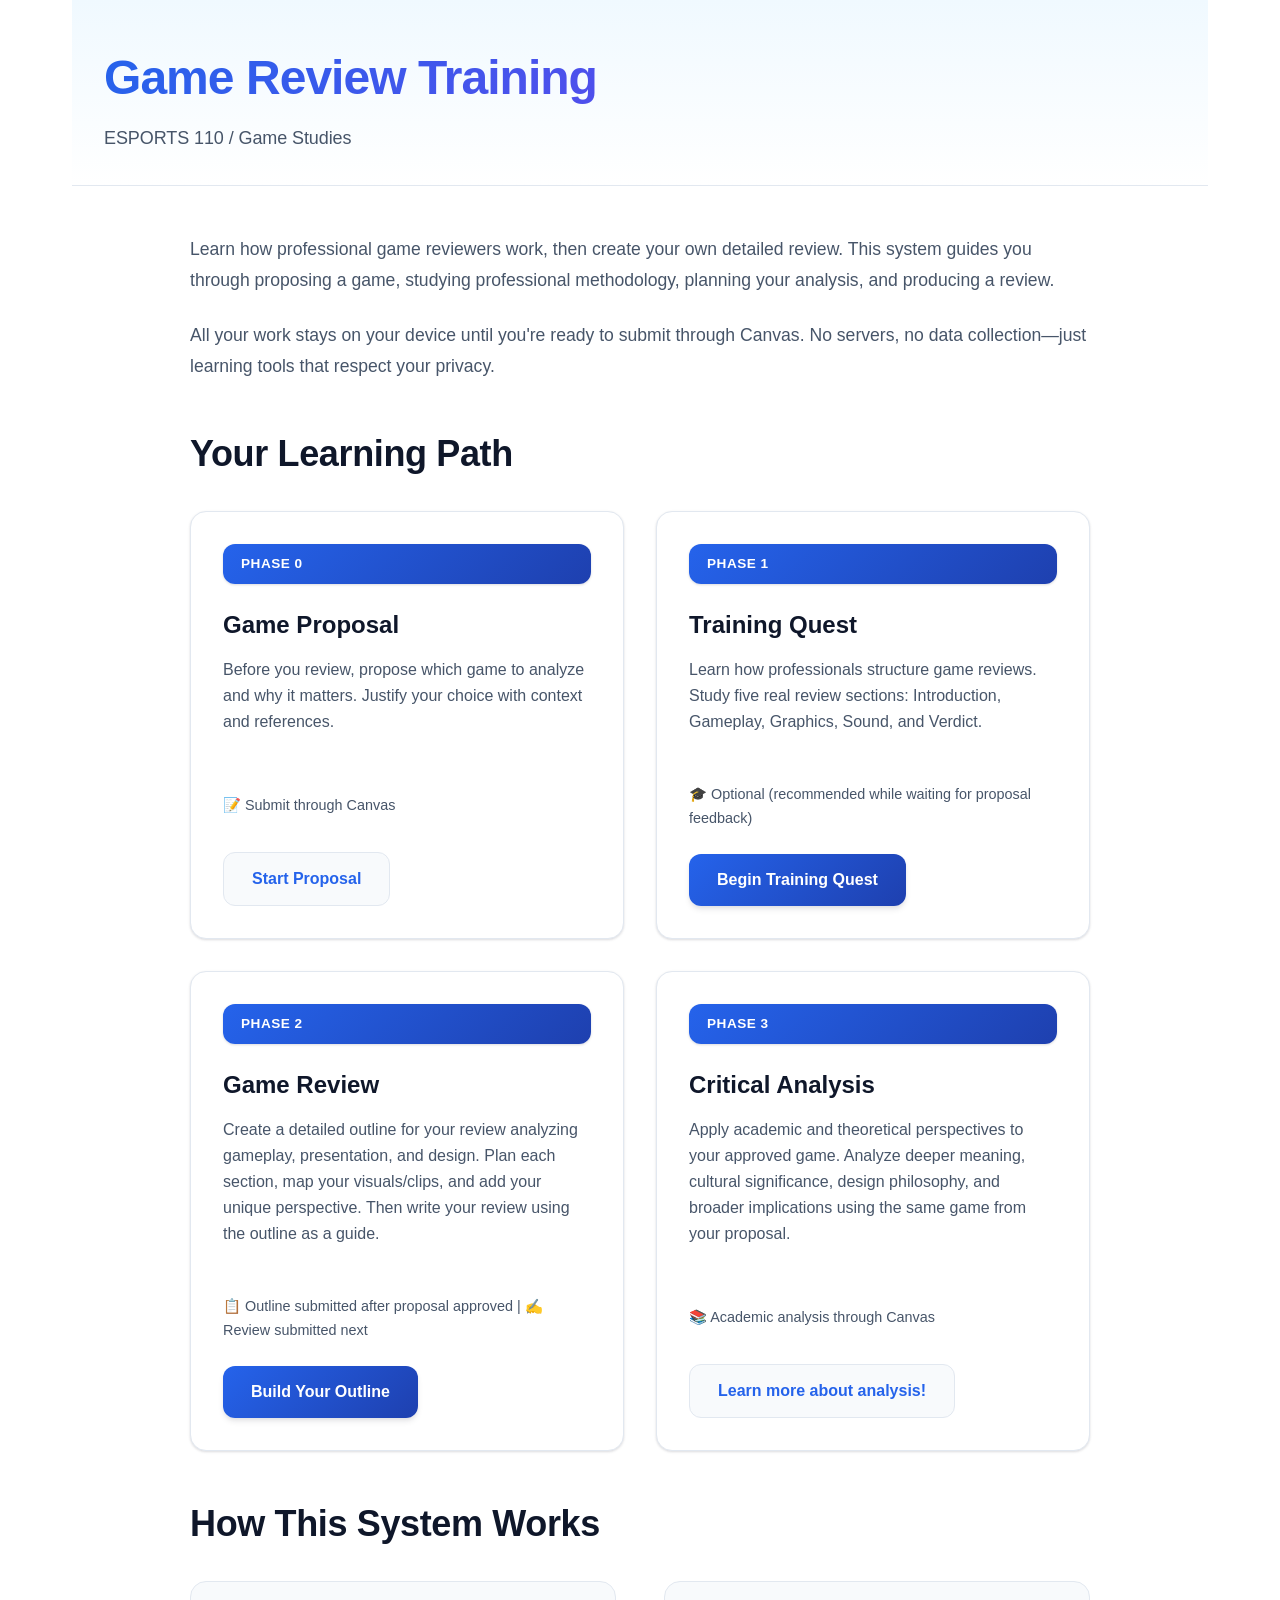
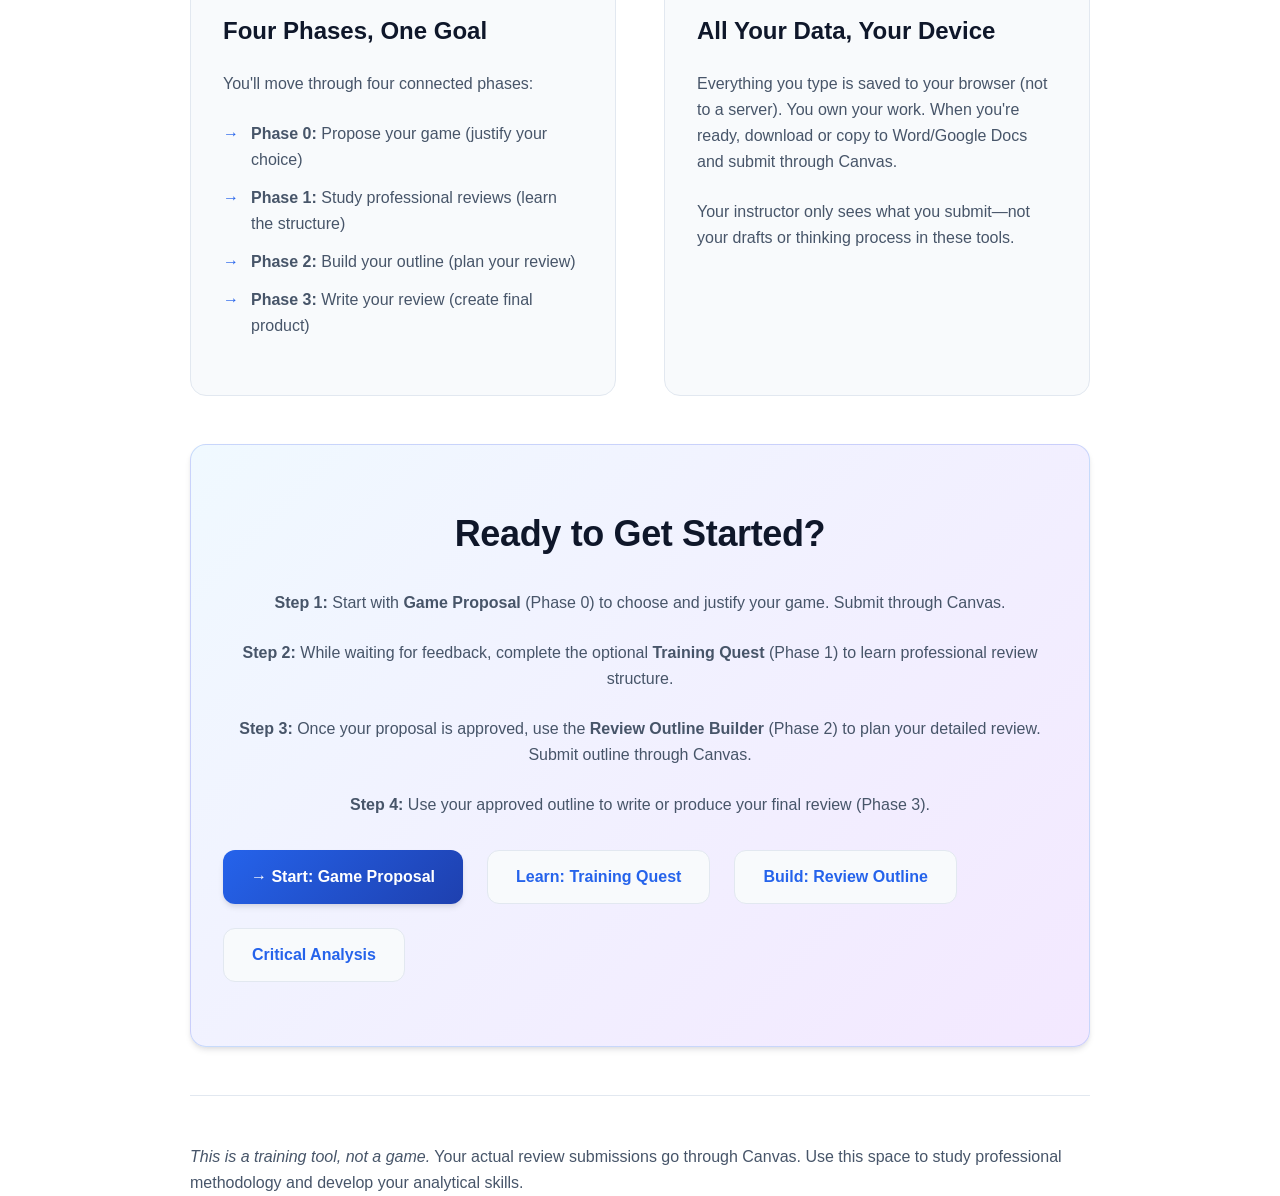
==== commit d11ab31e: "Update index.html" ====
--- a/index.html
+++ b/index.html
@@ -89,6 +89,7 @@
                     <a href="proposal.html" class="button button-primary">→ Start: Game Proposal</a>
                     <a href="quest.html" class="button button-secondary">Learn: Training Quest</a>
                     <a href="relic.html" class="button button-secondary">Build: Review Outline</a>
+                    <a href="analysis.html" class="button button-secondary">Critical Analysis</a>
                 </div>
             </section>
 
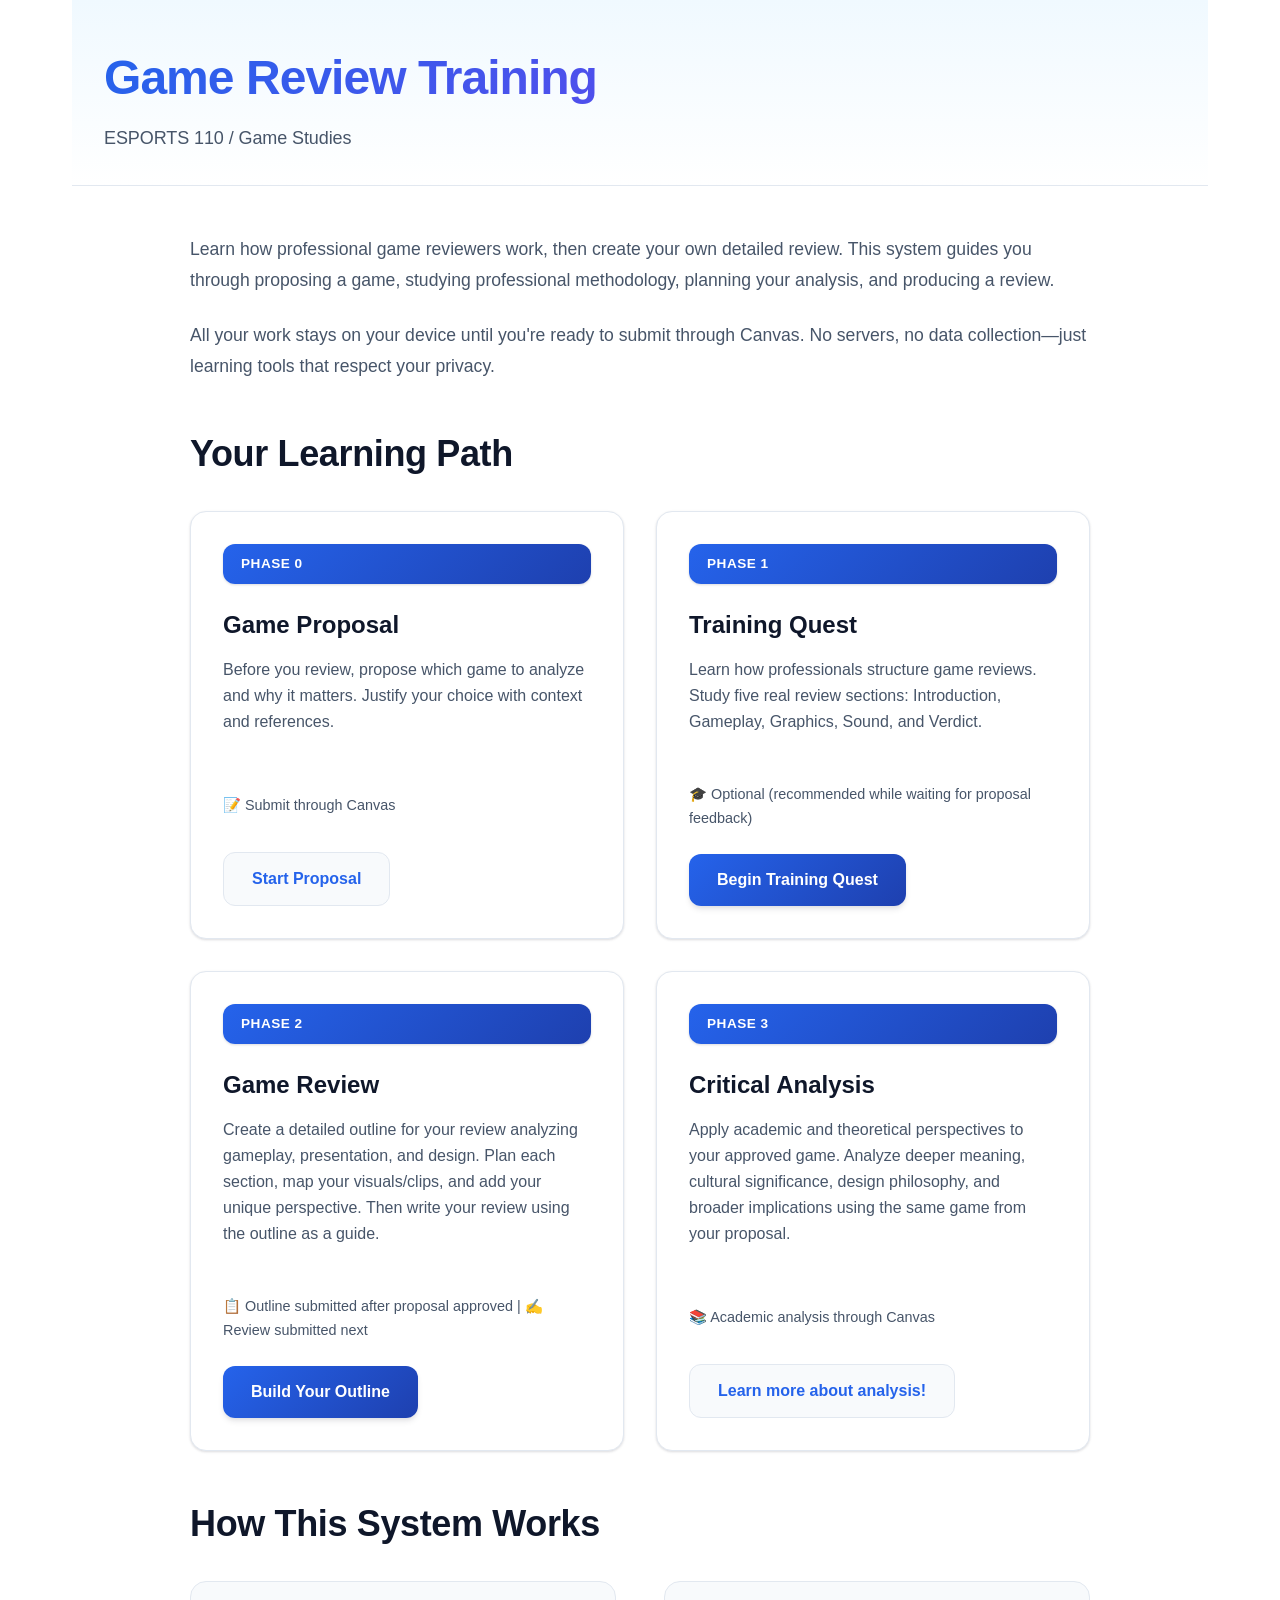
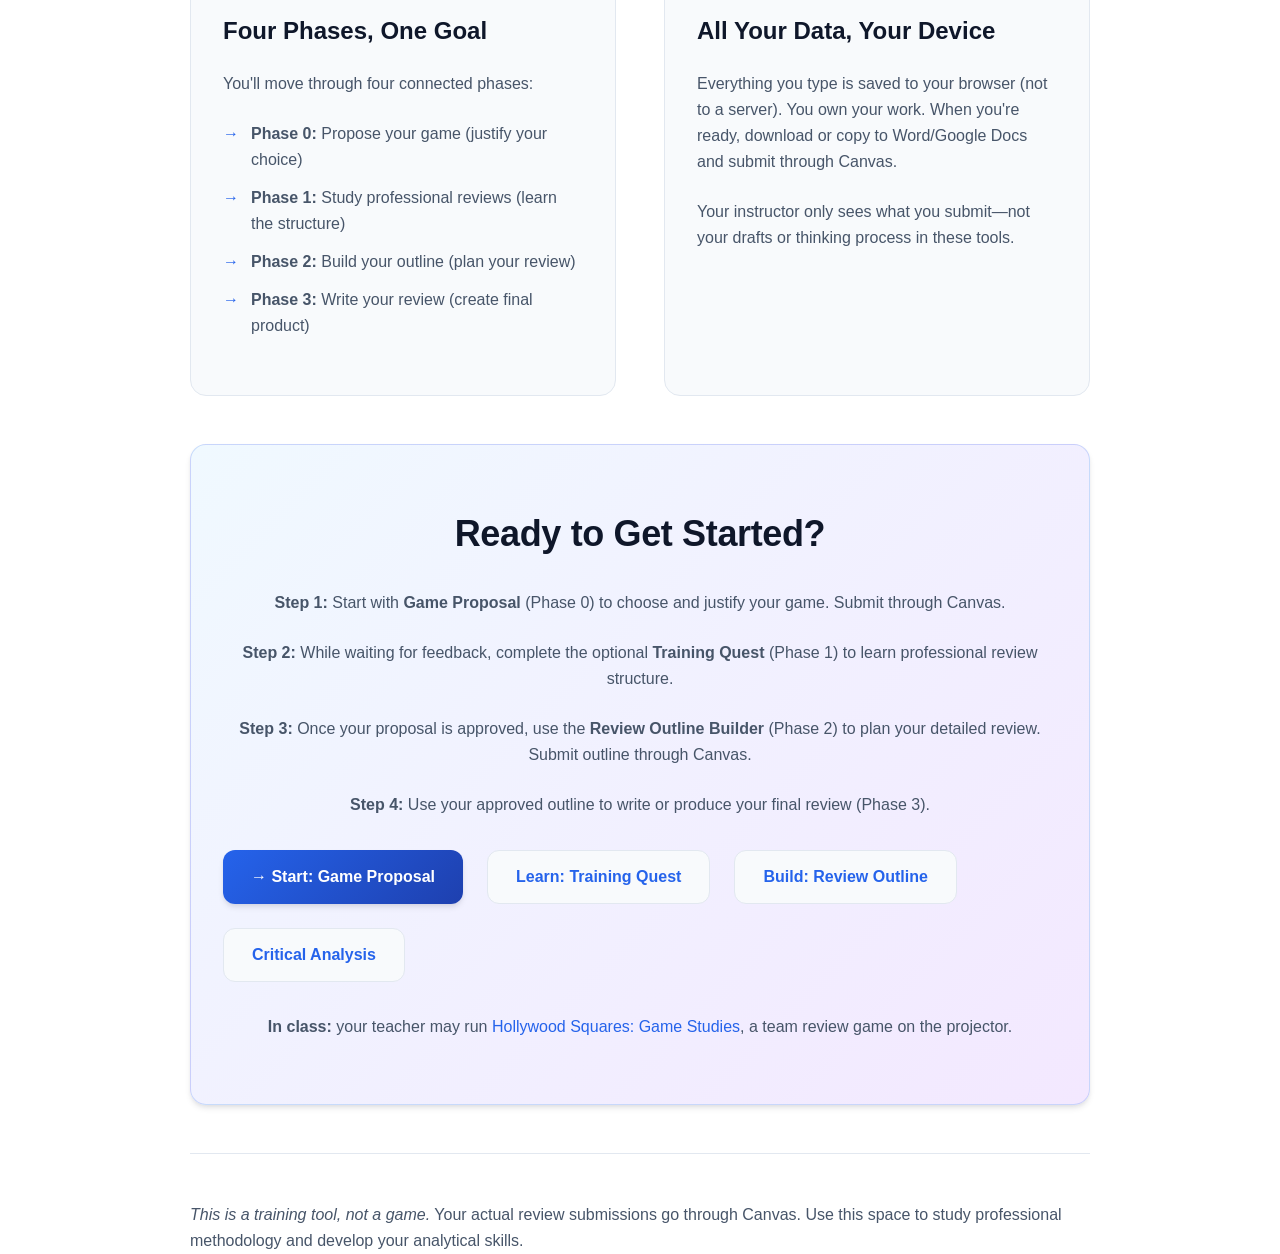
==== commit b0cc352a: "Clean up unused files, link square.html, save Training Quest progress - Remove files nothing referen" ====
--- a/index.html
+++ b/index.html
@@ -53,7 +53,7 @@
                         <h3>Critical Analysis</h3>
                         <p>Apply academic and theoretical perspectives to your approved game. Analyze deeper meaning, cultural significance, design philosophy, and broader implications using the same game from your proposal.</p>
                         <p style="font-size: 0.9rem; color: var(--color-text-light); margin-top: var(--spacing-md);">📚 Academic analysis through Canvas</p>
-                        <a href="analysis.html" class="button button-secondary" style="opacity: 1; cursor: allowed;">Learn more about analysis!</a>
+                        <a href="analysis.html" class="button button-secondary" style="opacity: 1; cursor: pointer;">Learn more about analysis!</a>
                     </div>
                 </div>
             </section>
@@ -91,6 +91,7 @@
                     <a href="relic.html" class="button button-secondary">Build: Review Outline</a>
                     <a href="analysis.html" class="button button-secondary">Critical Analysis</a>
                 </div>
+                <p style="margin-top: var(--spacing-lg);"><strong>In class:</strong> your teacher may run <a href="square.html">Hollywood Squares: Game Studies</a>, a team review game on the projector.</p>
             </section>
 
             <footer class="page-footer">
